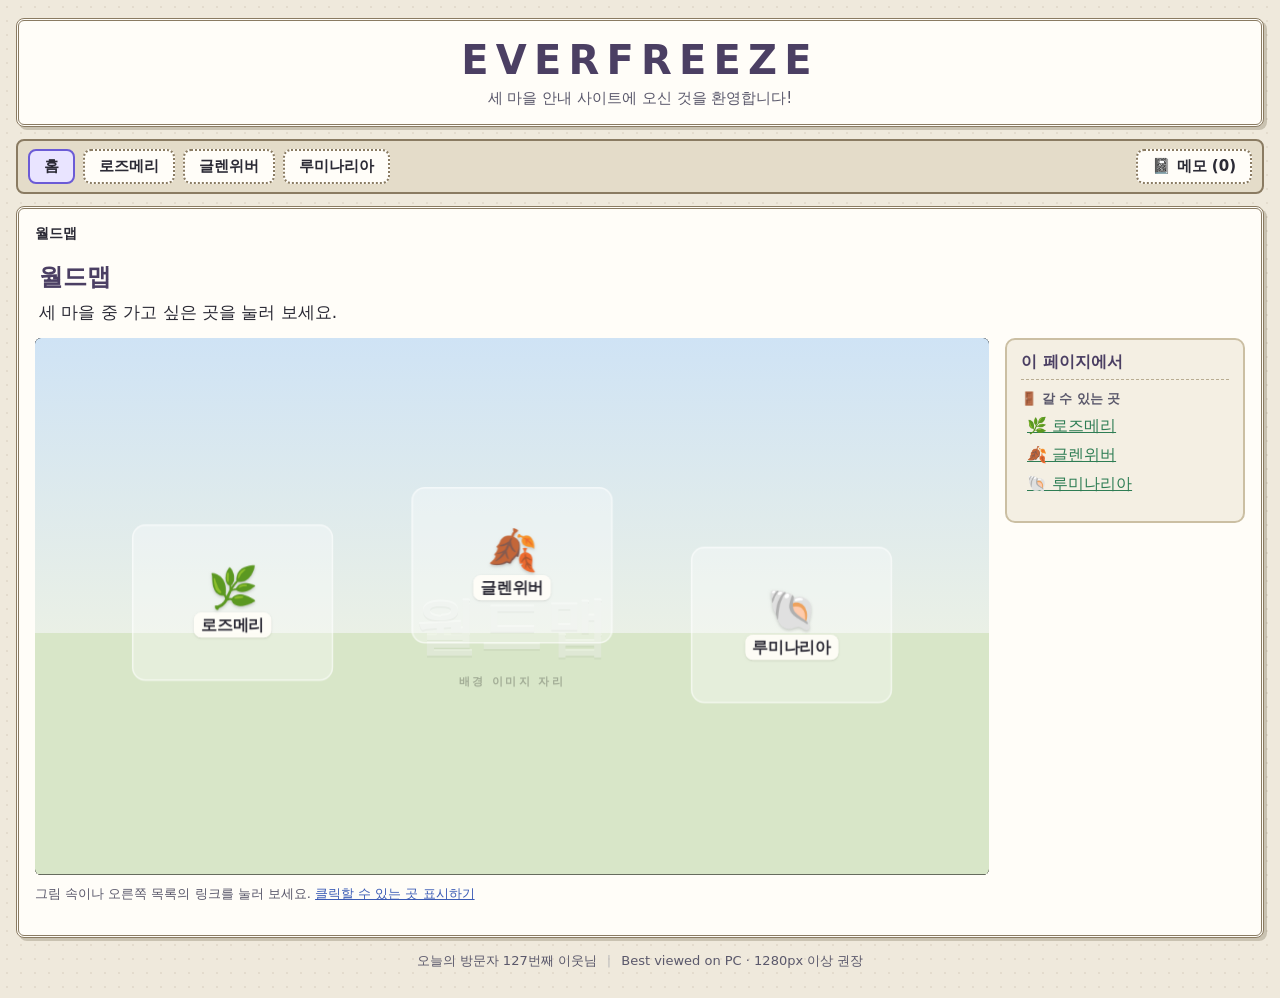
==== everfreeze_single.html @ b2ea0275 "Add files via upload" ====
<!doctype html>
<html lang="ko">
<head>
<meta charset="utf-8">
<meta name="viewport" content="width=device-width,initial-scale=1">
<title>EVERFREEZE</title>
<style>
:root{
  --ink:#2b2a35; --ink2:#5a586b; --paper:#fffdf8; --line:#d9d4c7;
  --npc:#5b8fc9; --inspect:#d99a2b; --puzzle:#8a63c9; --move:#4aa070;
  --accent:#6b5bd6; --bad:#c9503c;
  --font:'Pretendard','Noto Sans KR','Malgun Gothic','Apple SD Gothic Neo',system-ui,sans-serif;
}
*{box-sizing:border-box}
html,body{margin:0;min-height:100%;font-family:var(--font);color:var(--ink)}
#stagewrap{position:relative;width:100%;aspect-ratio:16/9;overflow:hidden;border-radius:6px;background:#000}
#stage{position:absolute;left:0;top:0;width:1280px;height:720px;transform-origin:top left;overflow:hidden;background:#000;user-select:none}
button{font-family:inherit;cursor:pointer}

/* 배경 */
.scene{position:absolute;inset:0;transition:filter .6s}
.wm{position:absolute;left:0;right:0;top:46%;text-align:center;font-size:84px;font-weight:800;color:rgba(255,255,255,.34);letter-spacing:.04em;pointer-events:none;text-shadow:0 2px 0 rgba(0,0,0,.04)}
.wm::after{content:'배경 이미지 자리';display:block;font-size:15px;font-weight:600;letter-spacing:.2em;color:rgba(0,0,0,.22);margin-top:6px}
.fx{position:absolute;inset:0;pointer-events:none;transition:opacity .8s}

/* 오류 단계 연출 (단계 누적 · 전역) */
#stage[data-stage="2"] .scene{filter:saturate(.92)}
#stage[data-stage="2"] .fx{background:radial-gradient(ellipse at center,transparent 60%,rgba(60,40,90,.14) 100%)}
#stage[data-stage="3"] .scene{filter:saturate(.78) hue-rotate(-8deg)}
#stage[data-stage="3"] .fx{background:repeating-linear-gradient(0deg,rgba(0,0,0,.035) 0 2px,transparent 2px 5px),radial-gradient(ellipse at center,transparent 50%,rgba(60,30,90,.22) 100%)}
#stage[data-stage="4"] .scene{filter:saturate(.6) hue-rotate(-18deg) contrast(1.05);animation:jitter 5s steps(1) infinite}
#stage[data-stage="4"] .fx{background:repeating-linear-gradient(0deg,rgba(0,0,0,.06) 0 2px,transparent 2px 4px),linear-gradient(90deg,rgba(255,0,80,.05),transparent 30%,transparent 70%,rgba(0,200,255,.06)),radial-gradient(ellipse at center,transparent 40%,rgba(40,10,70,.34) 100%)}
#stage[data-stage="5"] .scene{filter:grayscale(.78) brightness(.94)}
#stage[data-stage="5"] .fx{background:radial-gradient(ellipse at center,transparent 55%,rgba(20,20,30,.3) 100%)}
@keyframes jitter{0%,92%,100%{transform:none}93%{transform:translateX(5px)}95%{transform:translateX(-6px) skewX(.6deg)}97%{transform:translateX(3px)}}
#stage[data-stage="5"] *{animation-play-state:paused}

/* 핫스팟 */
.hotspots{position:absolute;inset:0}
.hs{position:absolute;display:flex;flex-direction:column;align-items:center;justify-content:center;gap:6px;border:2px solid rgba(255,255,255,.55);border-radius:18px;background:rgba(255,255,255,.34);color:var(--ink);backdrop-filter:blur(1px);transition:transform .12s,background .12s,box-shadow .12s;padding:6px}
.hs .ico{font-size:54px;line-height:1;filter:drop-shadow(0 2px 2px rgba(0,0,0,.18))}
.hs .lbl{font-size:21px;font-weight:700;background:rgba(255,253,248,.92);border-radius:10px;padding:3px 10px;max-width:100%;text-align:center;box-shadow:0 1px 3px rgba(0,0,0,.15)}
.hs:hover{background:rgba(255,255,255,.62);transform:translateY(-3px) scale(1.02);box-shadow:0 8px 20px rgba(0,0,0,.2)}
.hs:active{transform:scale(.98)}
.hs-npc{border-radius:50% 50% 18px 18px / 40% 40% 18px 18px}
#stage.hints .hs{border-style:solid;border-width:3px}
#stage.hints .hs-npc{border-color:var(--npc)} #stage.hints .hs-inspect{border-color:var(--inspect)}
#stage.hints .hs-puzzle{border-color:var(--puzzle)} #stage.hints .hs-move{border-color:var(--move)}
#stage.hints .hs.temp{border-style:dashed}
#stage.hints .hs.temp::after{content:'임시';position:absolute;top:4px;right:6px;font-size:11px;font-weight:700;color:#fff;background:rgba(0,0,0,.45);border-radius:6px;padding:1px 6px}


/* 장소 소개말 / 토스트 / 배너 */
.toasts{position:absolute;right:18px;top:70px;display:flex;flex-direction:column;gap:8px;align-items:flex-end;pointer-events:none;z-index:30}
.toast{background:rgba(35,32,52,.92);color:#fff;padding:9px 16px;border-radius:12px;font-size:15px;animation:toastIn .25s ease}
.toast.gain{background:#4a3fb5}
.toast.out{opacity:0;transition:opacity .5s}
@keyframes toastIn{from{opacity:0;transform:translateX(16px)}}
.banner{position:absolute;left:50%;top:120px;transform:translateX(-50%);text-align:center;color:#fff;background:rgba(40,16,60,.84);padding:12px 30px;border-radius:16px;opacity:0;pointer-events:none;z-index:25}
.banner b{display:block;font-size:20px;margin-bottom:4px}
.banner span{font-size:16px;opacity:.9}
.banner.show{animation:bannerAnim 3.6s ease forwards}
@keyframes bannerAnim{0%{opacity:0}12%,78%{opacity:1}100%{opacity:0}}

/* 오버레이 공통 */
.scrim{position:absolute;inset:0;z-index:20;display:flex;align-items:flex-end;justify-content:center;padding-bottom:34px}
.scrim.dim{background:rgba(20,18,30,.55);align-items:center;padding:0}
.textbox{width:960px;min-height:150px;background:var(--paper);border:2px solid var(--ink);border-radius:18px;padding:22px 28px;box-shadow:0 10px 30px rgba(0,0,0,.35);position:relative;animation:rise .18s ease}
@keyframes rise{from{opacity:0;transform:translateY(10px)}}
.textbox .who{font-weight:800;margin-bottom:6px}
.textbox .body{font-size:22px;line-height:1.55}
.textbox .note{margin-top:10px;font-size:14px;color:var(--move);font-weight:700}
.textbox .next{position:absolute;right:22px;bottom:12px;font-size:13px;color:var(--ink2)}
.textbox.dialogue{display:flex;gap:22px;align-items:flex-start}
.portrait{flex:none;width:92px;height:92px;border-radius:50%;display:flex;align-items:center;justify-content:center;font-size:40px;font-weight:800;color:#fff;border:3px solid var(--ink)}
.dcol{flex:1}
.dhead{display:flex;align-items:center;gap:10px;margin-bottom:8px}
.dhead b{font-size:20px}.dhead .role{font-size:14px;color:var(--ink2)}
.dhead .ctx{font-size:12px;background:#ece8ff;color:var(--accent);border-radius:8px;padding:2px 8px;font-weight:700}
.textbox.dialogue .close{align-self:flex-end}

/* 퍼즐 */
.puzzle{width:100%;max-width:820px;margin:14px 0;background:var(--paper);border:2px solid var(--ink);border-radius:20px;padding:26px 30px;box-shadow:0 14px 40px rgba(0,0,0,.45)}
.puzzle h3{margin:0 0 8px;font-size:22px}
.puzzle .prompt{margin:0 0 18px;font-size:18px;line-height:1.5}
.parea{display:flex;flex-direction:column;gap:10px}
.opt{border:2px solid var(--line);background:#fff;border-radius:12px;padding:12px 16px;font-size:17px;text-align:left}
.opt:hover:not(:disabled){border-color:var(--puzzle)}
.opt.on{border-color:var(--puzzle);background:#f1eaff}
.opt:disabled{opacity:.35;cursor:default}
.seq{display:flex;gap:8px;flex-wrap:wrap}
.slot{flex:1;min-width:130px;border:2px dashed var(--line);border-radius:12px;padding:10px;text-align:center;font-size:15px;color:var(--ink2);min-height:48px;display:flex;align-items:center;justify-content:center}
.slot.filled{border-style:solid;border-color:var(--puzzle);background:#f1eaff;color:var(--ink);font-weight:600}
.pool{display:grid;grid-template-columns:1fr 1fr;gap:8px;margin-top:6px}
.code{font-size:30px;text-align:center;letter-spacing:.3em;border:2px solid var(--line);border-radius:12px;padding:10px;width:200px;margin:0 auto;font-family:var(--font)}
.pmsg{min-height:24px;margin:14px 0 4px;color:var(--bad);font-weight:600}
.pactions{display:flex;justify-content:flex-end;gap:10px}
.shake{animation:shake .35s}
@keyframes shake{25%{transform:translateX(-8px)}75%{transform:translateX(8px)}}

/* 엔딩 */
.ending{width:100%;max-width:700px;margin:14px 0;background:#f4f1ea;border:2px solid var(--ink);border-radius:20px;padding:34px 40px;text-align:center;line-height:1.7;box-shadow:0 14px 40px rgba(0,0,0,.45)}
.ending h2{margin:0 0 16px;font-size:26px}.ending p{margin:0;font-size:18px}.ending .btn{margin-top:22px}

/* 추리 수첩 */
.notebook{width:100%;background:var(--paper);border:2px solid var(--ink);border-radius:20px;padding:20px 26px;display:flex;flex-direction:column;box-shadow:0 14px 40px rgba(0,0,0,.45)}
.nb-head{display:flex;justify-content:space-between;align-items:center;margin-bottom:10px}
.nb-head h2{margin:0;font-size:24px}
.nb-cols{display:grid;grid-template-columns:380px 1fr;gap:26px}
.nb-left,.nb-right{padding-right:6px}
.nb-left h4,.nb-right h4{margin:12px 0 6px;font-size:15px;color:var(--ink2)}
.evlist{display:flex;flex-wrap:wrap;gap:6px}
.ev{border:1px solid var(--line);background:#fff;border-radius:10px;padding:6px 10px;font-size:14px}
.ev:hover{border-color:var(--accent)}.ev.picked{background:#e9e4ff;border-color:var(--accent)}
.empty{color:var(--ink2);font-size:14px}
.evdetail{margin-top:14px;padding:12px 14px;background:#f4f1ea;border-radius:12px;font-size:15px;line-height:1.5}
.evdetail .place{margin-left:8px;font-size:12px;color:var(--ink2)}.evdetail p{margin:6px 0 0}
.dcard{border:1px solid var(--line);background:#fff;border-radius:14px;padding:12px 16px;margin-bottom:10px}
.dcard.active{border:2px solid var(--accent)}
.dcard.solved{background:#f0f8f2;border-color:#9bcfae}
.dtop{display:flex;justify-content:space-between;align-items:center}
.dtop .tag{font-size:12px;border-radius:8px;padding:2px 8px;background:#eee;color:var(--ink2)}
.dcard.solved .tag{background:var(--move);color:#fff}
.dcard p{margin:6px 0}.dcard .sub{color:var(--ink2);font-size:14px}.dcard .hypo{font-size:15px}
.dcard .msg{color:var(--bad);font-weight:600;font-size:14px}
.slots{display:flex;gap:8px;margin:8px 0;flex-wrap:wrap}
.slots .slot{min-width:150px;flex:none;cursor:pointer}
.row{display:flex;gap:8px}

/* DEV */
.devpanel{position:absolute;right:12px;top:12px;width:360px;max-height:600px;overflow:auto;z-index:40;background:rgba(20,18,30,.94);color:#fff;border-radius:12px;padding:12px;font-size:12px;display:flex;flex-direction:column;gap:8px}
.devpanel select{width:100%;padding:4px}
.devev{display:flex;flex-wrap:wrap;gap:4px}
.devev button{background:#333;color:#ddd;border:1px solid #555;border-radius:6px;padding:2px 6px;font-size:11px}
.devev button.on{background:#6b5bd6;color:#fff}
.devpanel .row button{background:#444;color:#fff;border:0;border-radius:6px;padding:4px 10px}
.devflags{color:#bbb;line-height:1.5;word-break:break-all}

/* ===== 사이트 틀 (옛날 홈페이지 느낌) ===== */
body{background:#efe9dc;background-image:radial-gradient(rgba(120,100,70,.10) 1px,transparent 1px);background-size:14px 14px}
#site{max-width:1280px;margin:0 auto;padding:18px 16px 28px}
#masthead{background:#fffdf8;border:3px double #8a7b62;border-radius:8px;padding:16px 22px;text-align:center;box-shadow:3px 3px 0 rgba(90,75,50,.25)}
.logo{font-size:40px;font-weight:800;letter-spacing:.18em;color:#4b3f63}
.tagline{margin-top:6px;font-size:15px;color:var(--ink2)}
#nav{display:flex;flex-wrap:wrap;gap:8px;margin:12px 0;padding:8px 10px;background:#e4dcc9;border:2px solid #8a7b62;border-radius:8px}
.navitem{padding:6px 14px;border:2px dotted #8a7b62;border-radius:8px;background:#fffdf8;color:var(--ink);text-decoration:none;font-weight:700;font-size:15px}
.navitem:hover,.navitem.on{background:#e9e4ff;border-color:var(--accent);border-style:solid}
.nav-memo{margin-left:auto}
#page{background:#fffdf8;border:3px double #8a7b62;border-radius:8px;padding:14px 16px 18px;box-shadow:3px 3px 0 rgba(90,75,50,.25)}
#crumbs{display:flex;flex-wrap:wrap;align-items:center;gap:8px;margin:0 0 10px;font-size:14px;min-height:22px}
#crumbs a{color:#3b5bb5}
#crumbs .back{font-weight:700}
#crumbs .sep{color:#aaa}
#crumbs .crumb.now{font-weight:700}
#caption{margin-top:14px;padding:6px 4px 0}
#caption h2{margin:0 0 6px;font-size:24px;color:#4b3f63}
#pintro{margin:0 0 8px;font-size:17px;line-height:1.6}
.tip{margin:0;font-size:13px;color:var(--ink2)}
.tip a{color:#3b5bb5}
#foot{margin-top:14px;text-align:center;font-size:13px;color:var(--ink2)}
#foot .sep{margin:0 10px;color:#bbb}
.devlink{margin-left:12px;color:#aaa;font-size:11px}
/* 단계가 오르면 사이트 틀도 조금씩 어긋난다 */
body[data-stage="3"] #masthead .logo{letter-spacing:.14em}
body[data-stage="4"] #masthead{border-style:dashed}
body[data-stage="4"] .tagline{opacity:.75}
body[data-stage="5"]{filter:grayscale(.55)}
body[data-stage="5"] .tagline{letter-spacing:.3em}
.banner{top:70px}

/* ===== 페이지 이동형 레이아웃 ===== */
#caption{margin:0 0 12px}
#cols{display:grid;grid-template-columns:minmax(0,1fr) 240px;gap:16px;align-items:start}
#side{background:#f4efe3;border:2px solid #cbbfa3;border-radius:10px;padding:12px 14px}
#side h3{margin:0 0 8px;font-size:16px;color:#4b3f63;border-bottom:1px dashed #b9ad92;padding-bottom:6px}
.sgroup{margin:10px 0}
.sg-title{font-size:13px;font-weight:700;color:var(--ink2);margin-bottom:4px}
.lk{display:block;padding:4px 6px;font-size:16px;color:#3b5bb5;text-decoration:underline;border-radius:6px}
.lk:hover{background:#e9e4ff}
.lk-npc{color:#2f6fb0}.lk-inspect{color:#a86a10}.lk-puzzle{color:#6a47b0}.lk-move{color:#2e7d54}
.tip{margin:10px 0 0}
#panel{margin-top:6px}
#log{margin-top:14px;display:flex;flex-direction:column;gap:10px}
.entry{border:1px solid var(--line);border-left:6px solid #b9ad92;background:#fff;border-radius:10px;padding:12px 16px;animation:rise .2s ease}
.entry.text .body,.entry.say .body{font-size:19px;line-height:1.6}
.entry .note{margin-top:6px;font-size:14px;color:var(--move);font-weight:700}
.entry.say{display:flex;gap:16px;align-items:flex-start;border-left-color:var(--npc)}
.entry.say .portrait{width:64px;height:64px;font-size:28px;flex:none}
.entry.line{padding:7px 14px;font-size:15px;background:#f7f4ec;border-left-color:#cbbfa3}
.entry.line.gain{background:#efeaff;border-left-color:var(--accent);color:#3a2f8a;font-weight:600}
.entry.stagenote{background:#2d2438;color:#e8dcf5;border-left-color:#c9503c;font-size:15px}
.dhead{display:flex;align-items:center;gap:10px;margin-bottom:6px}
.dhead b{font-size:18px}.dhead .role{font-size:13px;color:var(--ink2)}
.dhead .ctx{font-size:12px;background:#ece8ff;color:var(--accent);border-radius:8px;padding:2px 8px;font-weight:700}
#memo .notebook{background:#fffdf8;border:2px solid #cbbfa3;box-shadow:none;margin-top:4px}
@media (max-width:900px){#cols{grid-template-columns:1fr}.nb-cols{grid-template-columns:1fr}}

</style>
</head>
<body>
<div id="site">
  <header id="masthead">
    <div class="logo">EVERFREEZE</div>
    <div class="tagline" id="tagline"></div>
  </header>
  <nav id="nav"></nav>
  <main id="page">
    <div id="crumbs"></div>
    <section id="caption">
      <h2 id="ptitle"></h2>
      <p id="pintro"></p>
    </section>
    <div id="cols">
      <div id="stagewrap"><div id="stage"></div></div>
      <aside id="side"></aside>
    </div>
    <p class="tip" id="tip">그림 속이나 오른쪽 목록의 링크를 눌러 보세요. <a href="#" id="hintLink">클릭할 수 있는 곳 표시하기</a></p>
    <section id="panel"></section>
    <section id="log" aria-live="polite"></section>
    <section id="memo"></section>
  </main>
  <footer id="foot"><span id="counter"></span><span class="sep">|</span><span>Best viewed on PC · 1280px 이상 권장</span><span id="devSlot"></span></footer>
</div>
<!-- 데이터 -->
<script>
/* 공통 문구 · 오류 단계 정의. 최종 문구는 여기서만 교체하면 된다. */
(function () {
  const EF = (window.EF = window.EF || {});
  EF.TEXT = {
    title: 'EVERFREEZE',
    notYet: '지금은 평범해 보인다. 특별한 것은 눈에 띄지 않는다.',
    endedInspect: '모든 것이 멈춘 듯 고요하다. 더 알아낼 것은 없다.',
    alreadyNoted: '이미 기록한 증거',
    endedBlocked: '더는 새로운 일이 일어나지 않는다.',
    npcPlaceholder: '000과 대화',
    // 사이트 겉모습 문구. 오류 단계가 오를수록 문구가 조금씩 이상해진다(단계 숫자는 화면에 직접 노출하지 않음).
    site: {
      nav: [['홈', 'WORLD_MAP'], ['로즈메리', 'MAP_ROSEMARY'], ['글렌위버', 'MAP_GLENWEAVER'], ['루미나리아', 'MAP_LUMINARIA']],
      tagline: {
        1: '세 마을 안내 사이트에 오신 것을 환영합니다!',
        2: '세 마을 안내 사이트에 오신 것을 환영합니다!',
        3: '세 마을 안내 사이트에 오신 것을 환영합니다. 환영합니다.',
        4: '세 마을 안내 사이트에 오… 것을 환영…니다.',
        5: '환영합니다.'
      },
      counter: {
        1: '오늘의 방문자 127번째 이웃님',
        2: '오늘의 방문자 127번째 이웃님',
        3: '오늘의 방문자 127번째 이웃님 (어제도)',
        4: '오늘의 방문자 127번째 이웃님 (언제나)',
        5: '오늘의 방문자 127번째 이웃님'
      },
      memoName: '추리 메모',
      memoIntro: '모은 증거를 이어 붙여 생각을 정리하는 페이지입니다.',
      sideTitle: '이 페이지에서',
      sideGroups: { move: '🚪 갈 수 있는 곳', npc: '💬 이야기 나누기', inspect: '🔍 살펴보기', puzzle: '🧩 풀어보기' },
      worldIntro: '세 마을 중 가고 싶은 곳을 눌러 보세요.',
      mapIntro: '마을의 장소를 눌러 들어가 보세요.',
      stageNotice: '세계의 무언가가 어긋났다.'
    },
    stages: {
      1: { name: '일상', desc: '도서관 입구가 막혀 있다' },
      2: { name: '비일상 초기', desc: '도서관 열람실이 열렸다' },
      3: { name: '비일상 중기', desc: '자료 보관실에 접근할 수 있다' },
      4: { name: '비일상 후반', desc: '필수 추리를 마치면 아리아와 마주할 수 있다' },
      5: { name: '완전한 오류', desc: '새로운 일은 더 이상 일어나지 않는다' }
    },
    ending: {
      title: '5단계 · 완전한 오류',
      body: '세계는 무너지지도, 어두워지지도 않았다.\n모든 것이 그대로인 채, 그저 더는 아무것도 새로 일어나지 않을 뿐이다.\n\n클로버는 여전히 이 마을들을 걸을 수 있다.\n(임시 문구 · 열린 결말)',
      btn: '계속 둘러보기'
    }
  };
})();

</script>
<script>
/* NPC. lines: [{if:[조건], text}] 를 위에서부터 검사, 없으면 placeholder("000과 대화").
   실제 대사가 정해지면 lines 에 추가만 하면 된다. */
(function () {
  const EF = window.EF;
  EF.NPCS = {
    resident: { name: '주민', role: '마을 주민', color: '#9aa7b8', lines: [] },
    vera:   { name: '베라', role: '로즈메리의 선택받은 주민 · 잡화점 주인', color: '#8fb3d9', lines: [] },
    bella:  { name: '벨라', role: '로즈메리 주민', color: '#d9a3c4', lines: [] },
    aria:   { name: '아리아', role: '도서관', color: '#b9a3e0', lines: [] },
    oaks:   { name: '오크스', role: '나이테 회전형 만물상 주인', color: '#c9a26b', lines: [] },
    sienna: { name: '시에나', role: '계절 망토 공방 주인', color: '#e0a39a', lines: [] },
    noa:    { name: '노아', role: '바다거북 우체국 등대', color: '#7fc4c4', lines: [] },
    lulu:   { name: '루루', role: '루루의 카페 주인', color: '#8fd0d9', lines: [] }
  };
})();

</script>
<script>
/* 증거. type: trace=리셋 흔적(단계 누적) / clue=추리 단서 / opt=선택 단서
   R-01~13, C-01~03, LIB-BLOCK, O-01~04 는 모두 임시 식별자. */
(function () {
  const EF = window.EF;
  const E = (id, type, name, place, desc) => ({ id, type, name, place, desc });
  EF.EVIDENCE = {};
  [
    E('R-01', 'trace', '멈춘 시계', '광장 · 시계탑', '시계탑의 바늘이 어제와 같은 시각을 가리킨다. (임시)'),
    E('R-02', 'trace', '서랍 속 메모', '클로버의 집', '같은 하루를 적은 메모가 여러 장 나왔다. (임시)'),
    E('R-03', 'trace', '잡화점 장부', '베라의 잡화점', '장부의 같은 날짜가 반복해서 적혀 있다. (임시)'),
    E('R-04', 'trace', '게시판 기록', '광장 · 시계탑', '어제 떼어낸 공지가 오늘도 붙어 있다. (임시)'),
    E('R-05', 'trace', '대출 장부', '열람실', '같은 책이 같은 사람에게 두 번 처음 대출되었다. (임시)'),
    E('R-06', 'trace', '새집 장치', '새집 탑', '낮과 밤의 교대 장치가 같은 자리에서 반복된다. (임시)'),
    E('R-07', 'trace', '회전 선반', '만물상', '나이테 선반의 숫자가 되풀이되고 있다. (임시)'),
    E('R-08', 'trace', '공방 작업대', '망토 공방', '계절이 바뀌어도 망토가 같은 단계에서 멈춰 있다. (임시)'),
    E('R-09', 'trace', '우편함', '우체국 등대', '배달된 적 없는 편지가 매일 다시 도착한다. (임시)'),
    E('R-10', 'trace', '복원된 기록', '자료 보관실', '복원한 기록에는 하루의 순서가 적혀 있다. (임시)'),
    E('R-11', 'trace', '오래된 기록', '비밀 기록실', '아주 오래전부터 같은 날이 되풀이되었다는 기록. (임시)'),
    E('R-12', 'trace', '편지', '우체국 등대', '클로버에게 보낸 것 같은, 부치지 못한 편지. (임시)'),
    E('R-13', 'trace', '아틀리에 작업대', '아틀리에', '유리 조각이 하나의 장면으로 이어진다. (임시)'),
    E('C-01', 'clue', '교대 기록', '새집 탑', '낮과 밤의 교대 시각이 정확히 같다. 사람이 아닌 듯이. (임시)'),
    E('C-02', 'clue', '해파리 조명', '루루의 카페', '조명이 손님의 움직임을 미리 따라간다. (임시)'),
    E('C-03', 'clue', '관찰일지', '비밀 기록실', '마을 사람들의 행동이 하루 전에 적혀 있다. (임시)'),
    E('LIB-BLOCK', 'clue', '도서관 출입 제한', '도서관 입구', '아리아가 도서관 출입을 막고 있다. (임시)'),
    E('O-01', 'opt', '잡화점 진열대', '베라의 잡화점', '벨라가 자주 찾던 물건이 놓여 있다. (임시)'),
    E('O-02', 'opt', '선착장', '항구', '노아가 매번 같은 시각에 같은 곳에 서 있다. (임시)'),
    E('O-03', 'opt', '오래된 물건', '만물상', '오크스가 팔지 않는 낡은 물건. (임시)'),
    E('O-04', 'opt', '책상 위 노트', '클로버의 집', '클로버 자신의 오래된 기록. (임시)')
  ].forEach(e => (EF.EVIDENCE[e.id] = e));
})();

</script>
<script>
/* 추리. requires: 연결해야 하는 증거 id(순서 자유). FINAL-01 은 MAIN 3개 + 4단계. */
(function () {
  const EF = window.EF;
  EF.DEDUCTIONS = [
    { id: 'MAIN-01', kind: 'main', title: '반복되는 일상', requires: ['R-01', 'R-03', 'C-01'],
      hypo: '이 세계의 하루는 되풀이되고 있는지도 모른다. (세계 반복 가설)' },
    { id: 'MAIN-02', kind: 'main', title: '예측된 행동', requires: ['C-03', 'C-02'],
      hypo: '누군가 우리의 행동을 미리 알고 지켜보고 있다. (행동 관찰 가설)' },
    { id: 'MAIN-03', kind: 'main', title: '지나친 친절', requires: ['LIB-BLOCK', 'R-05'],
      hypo: '친절함 뒤에서 무언가를 감추고 있다. (정보 은폐 가설)' },
    { id: 'FINAL-01', kind: 'final', title: '통합 추리', requires: [],
      hypo: '아리아가 이 세계를 만들었을 가능성이 있다. (가설 · 확정 아님)' },
    { id: 'OPT-01', kind: 'opt', title: '벨라의 기억', requires: ['O-01'], hypo: '벨라의 기억에는 비어 있는 부분이 있다. (임시 해석)' },
    { id: 'OPT-02', kind: 'opt', title: '노아의 행동', requires: ['O-02'], hypo: '노아는 무언가를 기다리고 있다. (임시 해석)' },
    { id: 'OPT-03', kind: 'opt', title: '오크스의 물건', requires: ['O-03'], hypo: '오크스는 팔 수 없는 물건을 간직하고 있다. (임시 해석)' },
    { id: 'OPT-04', kind: 'opt', title: '클로버의 과거 기록', requires: ['O-04'], hypo: '클로버의 기록은 어느 날부터 끊겨 있다. (임시 해석)' }
  ];
})();

</script>
<script>
/* 퍼즐(전부 임시). type: pick(하나 고르기) / order(순서대로 누르기) / code(숫자 입력)
   order 의 items 는 "정답 순서"로 적고, shuffle 로 화면 배치 순서(인덱스)를 정한다.
   onSolve: 성공 시 실행할 액션. 입력 방식·정답·보상은 확정되면 여기만 교체. */
(function () {
  const EF = window.EF;
  EF.PUZZLES = {
    'P-LEDGER': {
      title: '대출 장부 비교 (임시)', type: 'pick',
      prompt: '장부의 세 줄 중, 서로 어긋나는 기록은 어느 것일까?',
      options: [
        '2일 — 「바다의 지도」 대출 (반납 예정 5일)',
        '3일 — 같은 사람이 같은 책을 "처음" 대출',
        '5일 — 「바다의 지도」 반납 완료'
      ],
      answer: 1,
      success: '같은 책이 같은 사람에게 두 번 "처음" 대출되었다. 기록이 어긋난다.',
      fail: '맞지 않는 것 같다. 다시 살펴보자.',
      onSolve: [{ grant: 'R-05' }]
    },
    'P-ARCHIVE': {
      title: '기록 복원 (임시)', type: 'order',
      prompt: '찢어진 기록 조각을 하루의 순서대로 이어 붙이자.',
      items: ['아침, 종이 울린다', '낮, 시장이 열린다', '저녁, 등불이 켜진다', '밤, 모두가 잠든다'],
      shuffle: [2, 0, 3, 1],
      success: '조각이 이어졌다. 하루의 순서가 적힌 기록이 복원되었다. 그리고 책장 뒤에서 무언가 열리는 소리가 났다.',
      fail: '이어지지 않는다. 순서를 다시 생각해 보자.',
      onSolve: [{ grant: 'R-10' }]
    },
    'P-SHELF': {
      title: '회전 선반 (임시)', type: 'code', digits: 2,
      prompt: '선반의 나이테가 3겹, 5겹, 8겹으로 이어진다. 다음 칸의 나이테 수는?',
      answer: '13',
      success: '선반이 덜컥, 하고 돌아갔다. 같은 숫자가 되풀이되던 흔적이 드러났다.',
      fail: '선반이 움직이지 않는다. 규칙을 다시 보자.',
      onSolve: [{ grant: 'R-07' }]
    },
    'P-ATELIER': {
      title: '유리 조각 맞추기 (임시)', type: 'order',
      prompt: '빛이 들어오는 순서대로 유리 조각을 이어 붙이자.',
      items: ['새벽의 조각', '한낮의 조각', '노을의 조각', '밤의 조각'],
      shuffle: [3, 1, 0, 2],
      success: '유리 조각이 하나의 장면으로 이어졌다. 아무도 보지 않는 장면이었다.',
      fail: '빛이 어긋난다. 다시 맞춰 보자.',
      onSolve: [{ grant: 'R-13' }]
    }
  };
})();

</script>
<script>
/* 장면 + 핫스팟 + 규칙.
   - 좌표는 1280x720 기준 px. (x,y,w,h)
   - 핫스팟 rules 는 위에서부터 검사해 "처음 통과한 규칙"의 do 를 실행한다.
   - temp:true 는 임시 요소(힌트 표시를 켜면 점선으로 보임).
   - 배경 이미지는 assets/bg/<장면ID>.png 를 넣으면 자동으로 덮어쓴다. */
(function () {
  const EF = window.EF;
  const TX = EF.TEXT;

  // ---------- 배경 헬퍼 ----------
  const room = (wall, floor, at = 66) =>
    `linear-gradient(180deg, ${wall} 0%, ${wall} ${at}%, ${floor} ${at}%, ${floor} 100%)`;
  const sky = (top, bottom, ground, at = 64) =>
    `linear-gradient(180deg, ${top} 0%, ${bottom} ${at}%, ${ground} ${at}%, ${ground} 100%)`;

  // ---------- 핫스팟 헬퍼 ----------
  const hs = (kind, id, label, icon, box, rules, o = {}) =>
    Object.assign({ kind, id, label, icon, x: box[0], y: box[1], w: box[2], h: box[3], rules, temp: false }, o);

  const lockRule = o => {
    if (o.min) return { if: [{ not: { stageMin: o.min } }], do: [{ text: o.early || TX.notYet }] };
    if (o.lock) return { if: [{ not: o.lock.cond }], do: [{ text: o.lock.text }] };
    return null;
  };

  // 조사: 첫 클릭에만 증거 등록, 재클릭은 기존 설명
  function inspect(id, label, icon, box, o) {
    const r = [], lk = lockRule(o);
    if (lk) r.push(lk);
    if (o.grant) {
      r.push({ if: [{ has: o.grant }], do: [{ text: o.repeat || o.text, note: TX.alreadyNoted }] });
      r.push({ if: [{ ended: true }], do: [{ text: TX.endedInspect }] });
      r.push({ do: [{ text: o.text }, { grant: o.grant }] });
    } else r.push({ do: [{ text: o.text }] });
    return hs('inspect', id, label, icon, box, r, { temp: o.temp !== false, showIf: o.showIf });
  }

  // 퍼즐
  function puzzle(id, label, icon, box, pid, o = {}) {
    const r = [], lk = lockRule(o);
    if (lk) r.push(lk);
    r.push({ if: [{ solved: pid }], do: [{ text: o.repeat || '이미 풀어낸 퍼즐이다.' }] });
    r.push({ if: [{ ended: true }], do: [{ text: TX.endedInspect }] });
    r.push({ do: [{ puzzle: pid }] });
    return hs('puzzle', id, label, icon, box, r, { temp: o.temp !== false, showIf: o.showIf });
  }

  const npc = (id, label, icon, box, npcId, o = {}) =>
    hs('npc', id, label, icon, box, o.rules || [{ do: [{ say: npcId }] }], { temp: !!o.temp });

  const move = (id, label, icon, box, to, o = {}) =>
    hs('move', id, label, icon, box, o.rules || [{ do: [{ go: to }] }], { temp: !!o.temp, showIf: o.showIf });

  // ---------- 장면 ----------
  // 배경 이미지를 넣은 장면 ID 를 여기에 적으면 assets/bg/<ID>.png 가 사용된다. 예: ['RM_HOME']
  EF.BG_IMAGES = [];

  const S = (EF.SCENES = {});
  const add = s => (S[s.id] = s);

  // ===== 월드맵 =====
  add({
    id: 'WORLD_MAP', name: '월드맵', kind: 'world', bg: sky('#cfe3f5', '#eaf0e6', '#d8e6c8', 55),
    hotspots: [
      move('go-rm', '로즈메리', '🌿', [130, 250, 270, 210], 'MAP_ROSEMARY'),
      move('go-gw', '글렌위버', '🍂', [505, 200, 270, 210], 'MAP_GLENWEAVER'),
      move('go-lm', '루미나리아', '🐚', [880, 280, 270, 210], 'MAP_LUMINARIA')
    ]
  });

  // ===== 마을 지도 =====
  add({
    id: 'MAP_ROSEMARY', name: '로즈메리', kind: 'map', parent: 'WORLD_MAP', village: '로즈메리',
    bg: sky('#e6def2', '#eef0e4', '#cfe3c2'),
    hotspots: [
      move('m-home', '클로버의 집', '🏠', [110, 270, 220, 170], 'RM_HOME', { temp: true }),
      move('m-plaza', '광장 · 시계탑', '⏰', [370, 150, 240, 210], 'RM_PLAZA', { temp: true }),
      move('m-lib', '도서관', '📚', [670, 240, 240, 190], 'RM_LIBRARY_EXT'),
      move('m-shop', '베라의 잡화점', '🛒', [950, 270, 220, 170], 'RM_VERA_SHOP')
    ]
  });
  add({
    id: 'MAP_GLENWEAVER', name: '글렌위버', kind: 'map', parent: 'WORLD_MAP', village: '글렌위버',
    bg: sky('#f6e6c8', '#f1ecd2', '#b9c99a'),
    hotspots: [
      move('m-tower', '주야 교대 새집 탑', '🐦', [110, 160, 250, 230], 'GW_TOWER'),
      move('m-oaks', '나이테 회전형 만물상', '🌳', [400, 260, 260, 190], 'GW_OAKS'),
      move('m-sienna', '시에나의 계절 망토 공방', '🧵', [700, 200, 260, 190], 'GW_SIENNA'),
      move('m-house', '마을 주택', '🏡', [990, 290, 190, 160], 'GW_HOUSE', { temp: true })
    ]
  });
  add({
    id: 'MAP_LUMINARIA', name: '루미나리아', kind: 'map', parent: 'WORLD_MAP', village: '루미나리아',
    bg: sky('#cfeaf0', '#e4f2ef', '#efe5d2'),
    hotspots: [
      move('m-light', '바다거북 우체국 등대', '🗼', [110, 140, 250, 260], 'LM_LIGHTHOUSE'),
      move('m-atelier', '펄 루미너스 아틀리에', '🔮', [400, 250, 260, 190], 'LM_ATELIER'),
      move('m-cafe', '루루의 카페', '☕', [700, 270, 240, 170], 'LM_CAFE'),
      move('m-harbor', '항구', '⚓', [980, 300, 200, 160], 'LM_HARBOR', { temp: true })
    ]
  });

  // ===== 로즈메리 =====
  add({
    id: 'RM_HOME', name: '클로버의 집', kind: 'location', parent: 'MAP_ROSEMARY', village: '로즈메리',
    bg: room('#f4e4d4', '#c9a27e'), intro: '클로버가 사는 아늑한 집. 모든 것이 제자리에 있다.',
    hotspots: [
      inspect('desk', '책상', '📝', [120, 300, 260, 150], {
        text: '책상 위에 오래된 노트가 펼쳐져 있다. 낯익은 글씨인데, 쓴 기억이 없다. (이전 기록 확인)', grant: 'O-04' }),
      inspect('drawer', '서랍', '🗄️', [470, 330, 220, 150], {
        text: '서랍 속에서 같은 하루를 적은 메모가 여러 장 나왔다. (클로버의 과거 메모)', grant: 'R-02' }),
      inspect('mirror', '거울', '🪞', [820, 160, 170, 300], {
        text: '거울 속의 클로버가 잠시 늦게 따라 웃은 것 같다. 기분 탓일까.' })
    ]
  });

  add({
    id: 'RM_PLAZA', name: '광장 · 시계탑', kind: 'location', parent: 'MAP_ROSEMARY', village: '로즈메리',
    bg: sky('#d8e8f5', '#eef2ec', '#d9d2c0'), intro: '마을 한가운데 시계탑이 서 있는 광장.',
    hotspots: [
      inspect('clock', '시계', '🕰️', [150, 120, 230, 300], {
        text: '시계탑의 바늘이 어제와 똑같은 시각을 가리키고 있다. 어제도, 그제도 같았던 것 같다.', grant: 'R-01' }),
      inspect('board', '게시판', '📌', [520, 260, 230, 180], {
        min: 2, early: '평범한 마을 소식이 붙어 있다. 지금은 별다른 점이 보이지 않는다.',
        text: '어제 떼어냈다고 들은 공지가 오늘도 그대로 붙어 있다.', grant: 'R-04' }),
      npc('plaza-npc', '주민', '🧑', [860, 280, 150, 200], 'resident', { temp: true })
    ]
  });

  // --- 도서관(외부) + 하위 장소 3곳 ---
  add({
    id: 'RM_LIBRARY_EXT', name: '도서관', kind: 'location', parent: 'MAP_ROSEMARY', village: '로즈메리',
    bg: sky('#e0d6ee', '#ebe6dd', '#c9d8b5'), intro: '조용한 기록의 공간. 입구 앞에 아리아가 서 있다.',
    hotspots: [
      inspect('lib-notice', '출입 제한 안내문', '📄', [170, 330, 190, 140], {
        text: '「도서관 출입은 사서가 허락한 사람에 한함」 — 낯선 문구가 적혀 있다.', grant: 'LIB-BLOCK' }),
      hs('move', 'lib-door', '도서관 문', '🚪', [470, 200, 260, 280], [
        { if: [{ stageMin: 2 }], do: [{ go: 'RM_LIBRARY_READING' }] },
        { if: [{ has: 'LIB-BLOCK' }], do: [{ say: 'aria', ctx: '출입 차단' }] },
        { do: [{ say: 'aria', ctx: '출입 차단' }, { grant: 'LIB-BLOCK' }] }
      ]),
      npc('aria', '아리아', '👤', [820, 250, 150, 230], 'aria', {
        rules: [
          { if: [{ flag: 'ariaConfronted' }], do: [{ say: 'aria', ctx: '대화' }] },
          { if: [{ deduced: 'FINAL-01' }, { stageMin: 4 }, { notEnded: true }],
            do: [{ say: 'aria', ctx: '대면' }, { flag: 'ariaConfronted' }] },
          { if: [{ stageMin: 2 }], do: [{ say: 'aria', ctx: '대화' }] },
          { do: [{ say: 'aria', ctx: '출입 차단' }] }
        ]
      })
    ]
  });

  add({
    id: 'RM_LIBRARY_READING', name: '도서관 열람실', kind: 'location', parent: 'RM_LIBRARY_EXT', village: '로즈메리',
    bg: room('#d9cdb8', '#8d6e55'), intro: '책이 빼곡한 열람실. 종이 냄새가 난다.',
    hotspots: [
      puzzle('ledger', '대출 장부', '📒', [130, 330, 220, 140], 'P-LEDGER', {
        repeat: '대출 장부의 모순을 이미 확인했다.' }),
      inspect('shelf', '책장', '📚', [440, 150, 260, 320], {
        text: '빼곡한 책 사이로 같은 제목이 여러 권 꽂혀 있다. (기록 단서 · 임시)' }),
      hs('move', 'to-archive', '자료 보관실 문', '🔒', [850, 190, 200, 280], [
        { if: [{ stageMin: 3 }, { solved: 'P-LEDGER' }], do: [{ go: 'RM_LIBRARY_ARCHIVE' }] },
        { if: [{ not: { stageMin: 3 } }], do: [{ text: '문이 굳게 잠겨 있다. 아직은 들어갈 수 없다.' }] },
        { do: [{ text: '문이 잠겨 있다. 열람실에서 놓친 기록이 있는 듯하다.' }] }
      ])
    ]
  });

  add({
    id: 'RM_LIBRARY_ARCHIVE', name: '자료 보관실', kind: 'location', parent: 'RM_LIBRARY_READING', village: '로즈메리',
    bg: room('#b9ad99', '#6f5a48'), intro: '오래된 자료가 잠든 곳. 공기가 차갑다.',
    hotspots: [
      puzzle('fragments', '기록 조각', '🧩', [150, 320, 240, 150], 'P-ARCHIVE', {
        repeat: '기록 조각은 이미 복원했다.' }),
      inspect('archive-box', '보관함', '🗃️', [480, 230, 230, 240], {
        text: '보관함은 대부분 비어 있다. 누군가 급히 치운 듯하다. (임시)' }),
      move('to-secret', '비밀 기록실 출입구', '🕳️', [850, 200, 200, 270], 'RM_LIBRARY_SECRET', {
        showIf: [{ solved: 'P-ARCHIVE' }] })
    ]
  });

  add({
    id: 'RM_LIBRARY_SECRET', name: '비밀 기록실', kind: 'location', parent: 'RM_LIBRARY_ARCHIVE', village: '로즈메리',
    bg: room('#5b5268', '#3b3446'), intro: '숨겨진 기록이 남은 방. 아무도 오지 않은 지 오래된 듯하다.',
    hotspots: [
      inspect('journal', '관찰일지', '📓', [200, 290, 230, 170], {
        text: '마을 사람들의 행동이 "하루 전에" 적혀 있다. 클로버의 이름도 있다.', grant: 'C-03' }),
      inspect('old-record', '오래된 기록', '📜', [600, 240, 260, 220], {
        min: 4, early: '먼지 쌓인 기록들이다. 아직은 무슨 뜻인지 알 수 없다.',
        text: '아주 오래전부터 같은 날이 되풀이되었다는 기록. 첫 장의 날짜가 지워져 있다.', grant: 'R-11' })
    ]
  });

  add({
    id: 'RM_VERA_SHOP', name: '베라의 잡화점', kind: 'location', parent: 'MAP_ROSEMARY', village: '로즈메리',
    bg: room('#f1ddc0', '#b98f6a'), intro: '없는 게 없는 작은 잡화점. 베라와 벨라가 가게를 지킨다.',
    hotspots: [
      npc('vera', '베라', '🧑‍🌾', [130, 260, 150, 220], 'vera'),
      npc('bella', '벨라', '👧', [330, 280, 140, 200], 'bella'),
      inspect('display', '진열대', '🧺', [560, 300, 220, 160], {
        text: '진열대 한쪽에 벨라가 자주 찾는 물건이 놓여 있다. 먼지 한 톨 없이 깨끗하다.', grant: 'O-01' }),
      inspect('ledger-shop', '장부', '📖', [870, 310, 200, 130], {
        text: '장부의 날짜가 어제와 똑같이 적혀 있다. 베라는 그걸 알고 있을까?', grant: 'R-03' })
    ]
  });

  // ===== 글렌위버 =====
  add({
    id: 'GW_TOWER', name: '주야 교대 새집 탑', kind: 'location', parent: 'MAP_GLENWEAVER', village: '글렌위버',
    bg: room('#cfd9ee', '#8c8f7a'), intro: '낮과 밤이 교대하는 새집 탑.',
    hotspots: [
      inspect('birdhouse', '새집 장치', '🐦', [170, 160, 260, 300], {
        min: 2, early: '새집이 규칙적으로 열렸다 닫힌다. 지금은 평범한 장치로 보인다.',
        text: '장치의 톱니가 같은 자리에서 정확히 되돌아간다. 낮과 밤이 "재생"되는 느낌이다.', grant: 'R-06' }),
      inspect('shift-log', '교대 기록', '📋', [620, 300, 240, 160], {
        text: '낮과 밤의 교대 시각이 단 1초도 어긋나지 않는다. 사람의 일이라기엔 이상하다.', grant: 'C-01' })
    ]
  });

  add({
    id: 'GW_OAKS', name: '나이테 회전형 만물상', kind: 'location', parent: 'MAP_GLENWEAVER', village: '글렌위버',
    bg: room('#e8d8b4', '#9b7b52'), intro: '나이테 모양 선반이 천천히 도는 만물상.',
    hotspots: [
      npc('oaks', '오크스', '🧔', [130, 260, 150, 220], 'oaks'),
      puzzle('shelf-spin', '회전 선반', '🌀', [420, 170, 260, 300], 'P-SHELF', {
        min: 3, early: '선반이 느리게 돌고 있다. 지금은 눈여겨볼 점이 없다.', repeat: '선반은 이미 한 바퀴 돌려 보았다.' }),
      inspect('old-thing', '오래된 물건', '🪵', [800, 320, 220, 140], {
        text: '팔지 않는다는 딱지가 붙은 낡은 물건. 손때가 묻어 있다.', grant: 'O-03' })
    ]
  });

  add({
    id: 'GW_SIENNA', name: '시에나의 계절 망토 공방', kind: 'location', parent: 'MAP_GLENWEAVER', village: '글렌위버',
    bg: room('#f2d9d3', '#b88f7a'), intro: '계절마다 다른 망토를 짓는 공방.',
    hotspots: [
      npc('sienna', '시에나', '👩‍🎨', [130, 270, 150, 210], 'sienna'),
      inspect('cloak', '망토', '🧥', [400, 190, 230, 280], {
        text: '걸린 망토마다 계절이 다르다. 그런데 모두 같은 날짜의 태그가 달려 있다. (계절 기록 단서 · 임시)' }),
      inspect('workbench-gw', '작업대', '🪡', [760, 320, 260, 150], {
        min: 3, early: '바느질감이 놓여 있다. 지금은 평범한 작업대다.',
        text: '계절이 바뀌어도 망토는 늘 같은 단계에서 멈춰 있다. 완성되는 것을 본 적이 없다.', grant: 'R-08' })
    ]
  });

  add({
    id: 'GW_HOUSE', name: '마을 주택', kind: 'location', parent: 'MAP_GLENWEAVER', village: '글렌위버',
    bg: room('#efe5cf', '#c3a77f'), intro: '숲속 마을의 평범한 집.',
    hotspots: [ npc('gw-resident', '주민', '🧑', [520, 260, 150, 220], 'resident', { temp: true }) ]
  });

  // ===== 루미나리아 =====
  add({
    id: 'LM_LIGHTHOUSE', name: '바다거북 우체국 등대', kind: 'location', parent: 'MAP_LUMINARIA', village: '루미나리아',
    bg: room('#d3ebf0', '#e3d7bd'), intro: '바다거북이 지키는 우체국 등대.',
    hotspots: [
      npc('noa', '노아', '🧑‍✈️', [130, 270, 150, 210], 'noa'),
      inspect('mailbox', '우편함', '📮', [420, 280, 200, 180], {
        min: 3, early: '우편함에는 평범한 우편물이 들어 있다. 지금은 별다른 점이 없다.',
        text: '배달된 적 없는 편지가 매일 같은 자리에 다시 도착한다.', grant: 'R-09' }),
      inspect('letter', '편지', '✉️', [780, 320, 200, 130], {
        min: 4, early: '봉투가 단단히 봉해져 있다. 지금은 열 수 없을 것 같다.',
        text: '클로버에게 보낸 것 같은, 부치지 못한 편지다. 소인의 날짜가 지워져 있다.', grant: 'R-12' })
    ]
  });

  add({
    id: 'LM_ATELIER', name: '펄 루미너스 아틀리에', kind: 'location', parent: 'MAP_LUMINARIA', village: '루미나리아',
    bg: room('#e9e4f4', '#c9bfd9'), intro: '진주빛 유리가 빛나는 아틀리에.',
    hotspots: [
      inspect('glass', '유리 작품', '🔮', [160, 170, 250, 300], {
        text: '진주빛 유리 속에서 마을의 풍경이 어렴풋이 비친다. (유리 작품 관련 단서 · 임시)' }),
      puzzle('workbench-lm', '작업대', '🛠️', [640, 300, 280, 160], 'P-ATELIER', {
        lock: { cond: { flag: 'ariaConfronted' }, text: '작업대에 손이 닿지 않는다. 아직 정리되지 않은 무언가가 남아 있다.' },
        repeat: '유리 조각은 이미 이어 붙였다.' })
    ]
  });

  add({
    id: 'LM_CAFE', name: '루루의 카페', kind: 'location', parent: 'MAP_LUMINARIA', village: '루미나리아',
    bg: room('#d6f0f1', '#a8d0cf'), intro: '해파리 조명이 떠다니는 카페.',
    hotspots: [
      npc('lulu', '루루', '👩‍🍳', [130, 270, 150, 210], 'lulu'),
      inspect('menu', '메뉴판', '🍵', [400, 190, 200, 200], {
        text: '메뉴판의 오늘의 메뉴가 어제와 같다. 손님이 고르기도 전에 정해진 것 같다. (임시)' }),
      inspect('jelly', '해파리 조명', '🪼', [760, 100, 240, 280], {
        text: '조명이 손님의 움직임을 한 박자 앞서 따라간다. 마치 어디로 갈지 알고 있다는 듯이.', grant: 'C-02' })
    ]
  });

  add({
    id: 'LM_HARBOR', name: '항구', kind: 'location', parent: 'MAP_LUMINARIA', village: '루미나리아',
    bg: sky('#cfe6f2', '#9ec6dc', '#e6d9bd', 55), intro: '배가 드나드는 작은 항구.',
    hotspots: [
      inspect('pier', '선착장', '⛵', [200, 320, 260, 150], {
        text: '선착장 끝에 노아가 서 있던 자국이 있다. 매일 같은 자리, 같은 시각이다.', grant: 'O-02' }),
      move('sign', '표지판', '🪧', [720, 280, 180, 190], 'MAP_LUMINARIA', { temp: true })
    ]
  });
})();

</script>
<!-- 엔진 -->
<script>
/* 게임 상태. 메모리에만 보관(새로고침하면 초기화). 오류 단계는 저장하지 않고 계산한다. */
(function () {
  const EF = window.EF;
  // 단계 구간: 구간 내 흔적을 모두 찾으면 다음 단계로 (임시 배분 3·3·4·3)
  EF.TIERS = [
    ['R-01', 'R-02', 'R-03'],
    ['R-04', 'R-05', 'R-06'],
    ['R-07', 'R-08', 'R-09', 'R-10'],
    ['R-11', 'R-12', 'R-13']
  ];
  const create = () => ({ scene: 'WORLD_MAP', evidence: {}, solved: {}, flags: {}, deduced: {}, order: 0 });
  EF.state = create();
  EF.reset = () => { EF.state = create(); };
  EF.getStage = (s = EF.state) => 1 + EF.TIERS.filter(t => t.every(id => s.evidence[id])).length;
  EF.isEnded = () => EF.getStage() === 5;
  EF.traceCount = () => Object.keys(EF.state.evidence).filter(id => EF.EVIDENCE[id].type === 'trace').length;
})();

</script>
<script>
/* 조건 평가. 배열은 AND. 지원: stageMin stageMax has solved flag deduced ended notEnded not any all */
(function () {
  const EF = window.EF;
  EF.check = function check(cond, s = EF.state) {
    if (cond === undefined || cond === null) return true;
    if (Array.isArray(cond)) return cond.every(c => check(c, s));
    return Object.keys(cond).every(k => {
      const v = cond[k];
      switch (k) {
        case 'stageMin': return EF.getStage(s) >= v;
        case 'stageMax': return EF.getStage(s) <= v;
        case 'has': return !!s.evidence[v];
        case 'solved': return !!s.solved[v];
        case 'flag': return !!s.flags[v];
        case 'deduced': return !!s.deduced[v];
        case 'ended': return EF.getStage(s) === 5;
        case 'notEnded': return EF.getStage(s) !== 5;
        case 'not': return !check(v, s);
        case 'any': return v.some(c => check(c, s));
        case 'all': return v.every(c => check(c, s));
        default: console.warn('알 수 없는 조건', k); return false;
      }
    });
  };
})();

</script>
<script>
/* 규칙 엔진. 화면과 무관하게 state 를 바꾸고, 보여줄 것은 queue 로 돌려준다.
   action: go text say toast grant puzzle flag deduce
   5단계(엔딩) 이후에는 grant puzzle flag deduce 가 차단된다. */
(function () {
  const EF = window.EF;
  const BLOCKED = ['grant', 'puzzle', 'flag', 'deduce'];

  EF.exec = function (actions, q) {
    const s = EF.state;
    let blocked = false;
    for (const a of actions) {
      const key = Object.keys(a)[0];
      if (EF.isEnded() && BLOCKED.includes(key)) { blocked = true; continue; }
      switch (key) {
        case 'go': s.scene = a.go; break;
        case 'text': q.push({ t: 'text', text: a.text, note: a.note, who: a.who }); break;
        case 'say': q.push({ t: 'say', npc: a.say, ctx: a.ctx }); break;
        case 'toast': q.push({ t: 'toast', text: a.toast }); break;
        case 'grant':
          if (!s.evidence[a.grant]) {
            s.evidence[a.grant] = ++s.order;
            q.push({ t: 'toast', kind: 'gain', text: '📓 증거 등록 · ' + EF.EVIDENCE[a.grant].name });
          }
          break;
        case 'puzzle': q.push({ t: 'puzzle', id: a.puzzle }); break;
        case 'flag': s.flags[a.flag] = true; break;
        case 'deduce':
          if (!s.deduced[a.deduce]) {
            s.deduced[a.deduce] = true;
            const d = EF.DEDUCTIONS.find(x => x.id === a.deduce);
            q.push({ t: 'toast', kind: 'gain', text: '🧩 추리 기록 · ' + d.title });
          }
          break;
        default: console.warn('알 수 없는 액션', key);
      }
    }
    if (blocked) q.push({ t: 'toast', text: EF.TEXT.endedBlocked });
  };

  // 단계가 올랐으면 알림(+엔딩)을 queue 끝에 붙인다
  EF.afterStage = function (before, q) {
    const now = EF.getStage();
    if (now > before) {
      q.push({ t: 'stage', stage: now });
      if (now === 5) q.push({ t: 'ending' });
    }
  };

  // 핫스팟 클릭: 첫 번째로 통과하는 규칙 실행
  EF.click = function (hotspot) {
    const q = [], before = EF.getStage();
    const rule = hotspot.rules.find(r => EF.check(r.if));
    if (rule) EF.exec(rule.do, q);
    EF.afterStage(before, q);
    return q;
  };

  EF.solvePuzzle = function (pid) {
    const q = [], before = EF.getStage(), p = EF.PUZZLES[pid];
    EF.state.solved[pid] = true;
    if (p.success) q.push({ t: 'text', text: p.success });
    EF.exec(p.onSolve || [], q);
    EF.afterStage(before, q);
    return q;
  };

  // 추리 연결: picks 가 requires 와 같은 집합이면 성공
  EF.tryDeduce = function (id, picks) {
    const d = EF.DEDUCTIONS.find(x => x.id === id), q = [];
    if (EF.isEnded()) { q.push({ t: 'toast', text: EF.TEXT.endedBlocked }); return { ok: false, q }; }
    const ok = d.requires.length === picks.length && d.requires.every(r => picks.includes(r));
    if (ok) EF.exec([{ deduce: id }], q);
    return { ok, q };
  };

  EF.finalStatus = function () {
    const mains = EF.DEDUCTIONS.filter(d => d.kind === 'main' && EF.state.deduced[d.id]).length;
    return { mains, stageOk: EF.getStage() >= 4, ready: mains === 3 && EF.getStage() >= 4 };
  };
  EF.tryFinal = function () {
    const q = [];
    if (EF.isEnded()) { q.push({ t: 'toast', text: EF.TEXT.endedBlocked }); return { ok: false, q }; }
    if (!EF.finalStatus().ready) return { ok: false, q };
    EF.exec([{ deduce: 'FINAL-01' }], q);
    return { ok: true, q };
  };

  EF.npcLine = function (npcId) {
    const n = EF.NPCS[npcId];
    const l = (n.lines || []).find(x => EF.check(x.if));
    return l ? l.text : EF.TEXT.npcPlaceholder;
  };
})();

</script>
<!-- 화면 -->
<script>
/* 화면(View): 옛날 홈페이지식 "페이지 이동형".
   - 장소 하나 = 페이지 하나 (주소 #장소ID, 브라우저 뒤로가기 동작)
   - 페이지 구성: 제목·소개 → 그림(클릭 가능) + 오른쪽 링크 목록 → 기록(대사·조사 결과가 본문에 쌓임)
   - 추리 메모는 별도 페이지(#MEMO). 팝업/오버레이는 쓰지 않는다. */
(function () {
  const EF = window.EF;
  const $ = id => document.getElementById(id);
  const h = (tag, cls, text) => {
    const e = document.createElement(tag);
    if (cls) e.className = cls;
    if (text !== undefined) e.textContent = text;
    return e;
  };
  EF.h = h;
  const UI = (EF.UI = { busy: false, hints: false, dismiss: null, visited: {}, shown: null, memoFrom: 'WORLD_MAP' });
  let stage, wrap, sceneEl, wm, hsEl, navEl, crumbsEl, ptitle, pintro, tagline, counter, sideEl, nbCount, firstRender = true;

  UI.init = function () {
    EF.SCENES.MEMO = EF.SCENES.MEMO || { id: 'MEMO', name: EF.TEXT.site.memoName, kind: 'memo', hotspots: [], bg: '#eee', intro: EF.TEXT.site.memoIntro };
    stage = UI.stage = $('stage'); wrap = $('stagewrap');
    navEl = $('nav'); crumbsEl = $('crumbs'); ptitle = $('ptitle'); pintro = $('pintro');
    tagline = $('tagline'); counter = $('counter'); sideEl = $('side');
    UI.panelEl = $('panel'); UI.logEl = $('log'); UI.memoEl = $('memo');
    stage.innerHTML = '';
    sceneEl = h('div', 'scene'); wm = h('div', 'wm'); sceneEl.append(wm);
    hsEl = h('div', 'hotspots');
    stage.append(sceneEl, h('div', 'fx'), hsEl);
    EF.Debug.init(stage);

    EF.TEXT.site.nav.forEach(([label, id]) => {
      const a = h('a', 'navitem', label); a.href = '#' + id; a.dataset.scene = id;
      a.onclick = e => { e.preventDefault(); UI.goto(id); };
      navEl.append(a);
    });
    const memo = h('a', 'navitem nav-memo', '📓 메모'); memo.href = '#MEMO'; nbCount = h('b', '', '0');
    memo.append(' (', nbCount, ')');
    memo.onclick = e => { e.preventDefault(); UI.openMemo(); };
    navEl.append(memo);

    $('hintLink').onclick = e => {
      e.preventDefault(); UI.hints = !UI.hints; stage.classList.toggle('hints', UI.hints);
      e.target.textContent = UI.hints ? '클릭할 수 있는 곳 표시 끄기' : '클릭할 수 있는 곳 표시하기';
    };
    if (/[?&]dev\b/.test(location.search)) {
      const d = h('a', 'devlink', 'DEV'); d.href = '#'; d.onclick = e => { e.preventDefault(); EF.Debug.toggle(); };
      $('devSlot').append(d);
    }

    addEventListener('resize', UI.fit);
    addEventListener('keydown', e => {
      if (e.ctrlKey && e.shiftKey && e.key.toLowerCase() === 'd') { EF.Debug.toggle(); return; }
      if (e.key === 'Escape' && UI.dismiss) { e.preventDefault(); UI.dismiss(); }
    });
    addEventListener('popstate', () => {
      const id = location.hash.slice(1);
      if (!EF.SCENES[id] || !UI.visited[id]) { history.replaceState(null, '', '#' + EF.state.scene); return; }
      if (UI.dismiss) UI.dismiss();
      if (id !== EF.state.scene) { if (EF.state.scene !== 'MEMO' && id === 'MEMO') UI.memoFrom = EF.state.scene; EF.state.scene = id; UI.render(true); }
    });
    UI.render();
    UI.fit();
  };

  UI.fit = function () {
    if (!wrap.clientWidth) return;           // 메모 페이지처럼 그림이 숨겨진 동안은 계산하지 않는다
    const s = wrap.clientWidth / 1280;
    wrap.style.height = Math.round(720 * s) + 'px';
    stage.style.transform = `scale(${s})`;
  };

  UI.goto = function (id) {
    if (!EF.SCENES[id] || id === EF.state.scene) return;
    if (UI.dismiss) UI.dismiss();            // 열려 있는 퍼즐은 닫고 이동
    if (EF.state.scene !== 'MEMO' && id === 'MEMO') UI.memoFrom = EF.state.scene;
    EF.state.scene = id; UI.render();
    scrollTo({ top: 0 });
  };
  UI.openMemo = function () { UI.goto(EF.state.scene === 'MEMO' ? UI.memoFrom : 'MEMO'); };

  UI.activate = function (hp) { if (UI.busy) return; UI.run(EF.click(hp)); };

  UI.render = function (fromHistory) {
    const st = EF.state, sc = EF.SCENES[st.scene], stg = EF.getStage(), memo = sc.kind === 'memo';
    UI.visited[sc.id] = true;
    if (!fromHistory && location.hash !== '#' + sc.id) {
      if (firstRender) history.replaceState(null, '', '#' + sc.id); else history.pushState(null, '', '#' + sc.id);
    }
    firstRender = false;
    document.title = `${sc.name} · EVERFREEZE`;
    stage.dataset.stage = stg; document.body.dataset.stage = stg;

    // 페이지가 바뀌면 기록·패널 비우기
    const changed = UI.shown !== sc.id;
    UI.shown = sc.id;
    if (changed) { UI.logEl.innerHTML = ''; UI.panelEl.innerHTML = ''; }

    // 사이트 틀
    tagline.textContent = EF.TEXT.site.tagline[stg];
    counter.textContent = EF.TEXT.site.counter[stg];
    nbCount.textContent = Object.keys(st.evidence).length;
    [...navEl.querySelectorAll('.navitem')].forEach(a => {
      const on = memo ? a.classList.contains('nav-memo')
        : (a.dataset.scene === sc.id || (sc.village && a.textContent === sc.village));
      a.classList.toggle('on', !!on);
    });
    const parentId = memo ? UI.memoFrom : sc.parent;
    crumbsEl.innerHTML = '';
    if (parentId) {
      const b = h('a', 'back', memo ? '◀ 돌아가기' : '◀ 뒤로'); b.href = '#'; b.onclick = e => { e.preventDefault(); UI.goto(parentId); };
      crumbsEl.append(b, h('span', 'sep', '|'));
    }
    const chain = []; if (!memo) for (let c = sc; c; c = EF.SCENES[c.parent]) chain.unshift(c); else chain.push(sc);
    chain.forEach((c, i) => {
      if (i) crumbsEl.append(h('span', 'sep', '›'));
      if (i < chain.length - 1) {
        const a = h('a', 'crumb', c.name); a.href = '#'; a.onclick = e => { e.preventDefault(); UI.goto(c.id); };
        crumbsEl.append(a);
      } else crumbsEl.append(h('span', 'crumb now', c.name));
    });
    ptitle.textContent = sc.name;
    pintro.textContent = sc.intro || (sc.kind === 'world' ? EF.TEXT.site.worldIntro : EF.TEXT.site.mapIntro);

    $('cols').style.display = memo ? 'none' : '';
    $('tip').style.display = memo ? 'none' : '';
    UI.memoEl.style.display = memo ? '' : 'none';
    if (memo) { if (changed) UI.mountNotebook(UI.memoEl); return; }

    // 그림 + 핫스팟
    const img = EF.BG_IMAGES.includes(sc.id) ? `url(assets/bg/${sc.id}.png) center/cover no-repeat, ` : '';
    sceneEl.style.background = img + sc.bg;
    wm.textContent = sc.name;
    UI.fit();                                 // 숨겨졌다 돌아온 경우에도 크기를 다시 맞춘다
    hsEl.innerHTML = ''; sideEl.innerHTML = '';
    sideEl.append(h('h3', '', EF.TEXT.site.sideTitle));
    const groups = { move: [], npc: [], inspect: [], puzzle: [] };
    sc.hotspots.forEach(hp => {
      if (!EF.check(hp.showIf)) return;
      const b = h('button', `hs hs-${hp.kind}` + (hp.temp ? ' temp' : ''));
      b.style.cssText = `left:${hp.x}px;top:${hp.y}px;width:${hp.w}px;height:${hp.h}px`;
      b.dataset.id = hp.id;
      b.append(h('span', 'ico', hp.icon), h('span', 'lbl', hp.label));
      b.onclick = () => UI.activate(hp);
      hsEl.append(b);
      const a = h('a', 'lk lk-' + hp.kind, `${hp.icon} ${hp.label}`); a.href = '#'; a.dataset.id = hp.id;
      a.onclick = e => { e.preventDefault(); UI.activate(hp); };
      groups[hp.kind].push(a);
    });
    Object.keys(groups).forEach(k => {
      if (!groups[k].length) return;
      const g = h('div', 'sgroup'); g.append(h('div', 'sg-title', EF.TEXT.site.sideGroups[k]));
      groups[k].forEach(a => g.append(a)); sideEl.append(g);
    });
  };
})();

</script>
<script>
/* 본문 기록(조사·대화·알림) · 퍼즐 · 엔딩 · 큐 처리. 팝업 없이 모두 페이지 안에 글로 쌓인다. */
(function () {
  const EF = window.EF, UI = EF.UI, h = EF.h;

  function entry(cls) {
    const e = h('div', 'entry ' + cls);
    UI.logEl.append(e);
    setTimeout(() => e.scrollIntoView({ block: 'nearest', behavior: 'smooth' }), 30);
    return e;
  }

  UI.showText = function (it) {
    const e = entry('text');
    if (it.who) e.append(h('div', 'who', it.who));
    e.append(h('div', 'body', it.text));
    if (it.note) e.append(h('div', 'note', '✔ ' + it.note));
  };

  UI.showSay = function (it) {
    const n = EF.NPCS[it.npc], e = entry('say');
    const por = h('div', 'portrait', n.name[0]); por.style.background = n.color;
    const col = h('div', 'dcol'), head = h('div', 'dhead');
    head.append(h('b', '', n.name), h('span', 'role', n.role));
    if (it.ctx) head.append(h('span', 'ctx', it.ctx));
    col.append(head, h('div', 'body', EF.npcLine(it.npc)));
    e.append(por, col);
  };

  UI.toast = function (text, kind) { entry('line' + (kind ? ' ' + kind : '')).textContent = text; };
  UI.banner = function () { entry('stagenote').textContent = '… ' + EF.TEXT.site.stageNotice; };

  UI.showEnding = function () {
    UI.panelEl.innerHTML = '';
    const card = h('div', 'ending');
    card.append(h('h2', '', EF.TEXT.ending.title));
    EF.TEXT.ending.body.split('\n').forEach(l => card.append(h('p', '', l || ' ')));
    const b = h('button', 'btn primary', EF.TEXT.ending.btn);
    b.onclick = () => { UI.panelEl.innerHTML = ''; };
    card.append(b); UI.panelEl.append(card);
    setTimeout(() => card.scrollIntoView({ block: 'nearest', behavior: 'smooth' }), 30);
  };

  // ---------- 퍼즐 (페이지 안 패널) ----------
  UI.showPuzzle = function (pid, done) {
    const p = EF.PUZZLES[pid];
    UI.busy = true;
    UI.panelEl.innerHTML = '';
    const card = h('div', 'puzzle');
    card.append(h('h3', '', p.title), h('p', 'prompt', p.prompt));
    const msg = h('div', 'pmsg', ''), area = h('div', 'parea'), actions = h('div', 'pactions');
    const okBtn = h('button', 'btn primary', '확인'); okBtn.disabled = true;
    const cancel = h('button', 'btn', '닫기');
    actions.append(cancel, okBtn);
    card.append(area, msg, actions); UI.panelEl.append(card);
    setTimeout(() => card.scrollIntoView({ block: 'nearest', behavior: 'smooth' }), 30);

    let ok = () => false;
    const fail = () => { msg.textContent = p.fail; card.classList.remove('shake'); void card.offsetWidth; card.classList.add('shake'); };

    if (p.type === 'pick') {
      let sel = -1;
      p.options.forEach((o, i) => {
        const b = h('button', 'opt', o);
        b.onclick = () => { sel = i; [...area.children].forEach((c, j) => c.classList.toggle('on', j === i)); okBtn.disabled = false; msg.textContent = ''; };
        area.append(b);
      });
      ok = () => sel === p.answer;
    } else if (p.type === 'order') {
      let seq = [];
      const seqEl = h('div', 'seq'), pool = h('div', 'pool');
      const draw = () => {
        seqEl.innerHTML = ''; pool.innerHTML = '';
        p.items.forEach((_, i) => {
          const slot = h('div', 'slot', seq[i] !== undefined ? p.items[seq[i]] : String(i + 1));
          if (seq[i] !== undefined) slot.classList.add('filled');
          seqEl.append(slot);
        });
        p.shuffle.forEach(idx => {
          const b = h('button', 'opt', p.items[idx]); b.disabled = seq.includes(idx);
          b.onclick = () => { seq.push(idx); msg.textContent = ''; draw(); };
          pool.append(b);
        });
        const reset = h('button', 'btn small', '처음부터'); reset.onclick = () => { seq = []; msg.textContent = ''; draw(); };
        pool.append(reset);
        okBtn.disabled = seq.length !== p.items.length;
      };
      area.append(seqEl, pool); draw();
      ok = () => seq.every((v, i) => v === i);
    } else if (p.type === 'code') {
      const inp = h('input', 'code'); inp.maxLength = p.digits || 4; inp.inputMode = 'numeric'; inp.placeholder = '숫자 입력';
      inp.oninput = () => { inp.value = inp.value.replace(/\D/g, ''); okBtn.disabled = !inp.value; msg.textContent = ''; };
      inp.onkeydown = e => { if (e.key === 'Enter' && !okBtn.disabled) okBtn.click(); };
      area.append(inp); setTimeout(() => inp.focus({ preventScroll: true }), 30);
      ok = () => inp.value === p.answer;
    }

    const close = solved => {
      UI.panelEl.innerHTML = ''; UI.dismiss = null; UI.busy = false;
      done(solved ? EF.solvePuzzle(pid) : []);
    };
    okBtn.onclick = () => { if (ok()) close(true); else fail(); };
    cancel.onclick = () => close(false);
    UI.dismiss = () => close(false);
  };

  // ---------- 큐 처리 ----------
  UI.run = function (queue) {
    UI.render();
    const next = () => {
      for (;;) {
        const it = queue.shift();
        if (!it) { UI.render(); return; }
        switch (it.t) {
          case 'toast': UI.toast(it.text, it.kind); break;
          case 'text': UI.showText(it); break;
          case 'say': UI.showSay(it); break;
          case 'stage': UI.render(); UI.banner(); break;
          case 'ending': UI.render(); UI.showEnding(); break;
          case 'puzzle': UI.showPuzzle(it.id, q => { queue.unshift(...q); next(); }); return;
        }
        UI.render();
      }
    };
    next();
  };
})();

</script>
<script>
/* 추리 메모(NOTEBOOK) 페이지: 증거 목록 + 필수/선택 추리. 슬롯에 증거를 채워 "연결"하면 가설이 기록된다. */
(function () {
  const EF = window.EF, UI = EF.UI, h = EF.h;

  UI.mountNotebook = function (root) {
    let active = null, picks = [], detail = null, message = '';

    function draw() {
      root.innerHTML = '';
      const panel = h('div', 'notebook');
      const cols = h('div', 'nb-cols');
      cols.append(drawEvidence(), drawDeductions());
      panel.append(cols); root.append(panel);
    }

    function drawEvidence() {
      const left = h('div', 'nb-left');
      [['trace', '리셋 흔적'], ['clue', '단서'], ['opt', '선택 단서']].forEach(([type, title]) => {
        const own = Object.keys(EF.state.evidence).filter(id => EF.EVIDENCE[id].type === type)
          .sort((a, b) => EF.state.evidence[a] - EF.state.evidence[b]);
        left.append(h('h4', '', `${title} (${own.length})`));
        const list = h('div', 'evlist');
        if (!own.length) list.append(h('div', 'empty', '아직 없음'));
        own.forEach(id => {
          const e = EF.EVIDENCE[id];
          const b = h('button', 'ev' + (picks.includes(id) ? ' picked' : ''), `${id} · ${e.name}`);
          b.onclick = () => {
            detail = id; message = '';
            if (active && picks.length < active.requires.length && !picks.includes(id)) picks.push(id);
            draw();
          };
          list.append(b);
        });
        left.append(list);
      });
      const d = h('div', 'evdetail');
      if (detail) {
        const e = EF.EVIDENCE[detail];
        d.append(h('b', '', `${detail} · ${e.name}`), h('span', 'place', e.place), h('p', '', e.desc));
      } else d.append(h('p', 'empty', '증거를 누르면 설명이 보입니다. 오른쪽에서 추리를 고른 뒤 증거를 누르면 슬롯에 채워집니다.'));
      left.append(d);
      return left;
    }

    function drawDeductions() {
      const right = h('div', 'nb-right');
      [['main', '필수 추리'], ['final', '통합 추리'], ['opt', '선택 추리 (엔딩 조건과 무관)']].forEach(([kind, title]) => {
        right.append(h('h4', '', title));
        EF.DEDUCTIONS.filter(d => d.kind === kind).forEach(d => right.append(card(d)));
      });
      return right;
    }

    function card(d) {
      const solved = !!EF.state.deduced[d.id];
      const c = h('div', 'dcard' + (solved ? ' solved' : '') + (active === d ? ' active' : ''));
      const top = h('div', 'dtop');
      top.append(h('b', '', `${d.id} ${d.title}`), h('span', 'tag', solved ? '완료' : '미완료'));
      c.append(top);
      if (solved) {
        c.append(h('p', 'hypo', '가설: ' + d.hypo));
        if (d.kind === 'final') c.append(h('p', 'sub', '(임시 안내) 아리아가 있는 도서관을 찾아가 보자.'));
        return c;
      }
      if (d.kind === 'final') {
        const st = EF.finalStatus();
        c.append(h('p', 'sub', `필수 추리 ${st.mains}/3 완료 · ${st.stageOk ? '조건 충족 ✔' : '아직 조건이 부족하다'}`));
        const b = h('button', 'btn primary small', '통합 추리 기록'); b.disabled = !st.ready;
        b.onclick = () => { const r = EF.tryFinal(); r.q.forEach(i => i.t === 'toast' && UI.toast(i.text, i.kind)); draw(); };
        c.append(b); return c;
      }
      if (active !== d) {
        c.append(h('p', 'sub', `연결할 증거 ${d.requires.length}개`));
        const b = h('button', 'btn small', '이 추리에 증거 연결'); b.onclick = () => { active = d; picks = []; message = ''; draw(); };
        c.append(b); return c;
      }
      const slots = h('div', 'slots');
      for (let i = 0; i < d.requires.length; i++) {
        const id = picks[i];
        const s = h('button', 'slot' + (id ? ' filled' : ''), id ? `${id} · ${EF.EVIDENCE[id].name}` : '비어 있음');
        s.onclick = () => { if (id) { picks.splice(i, 1); draw(); } };
        slots.append(s);
      }
      c.append(slots);
      if (message) c.append(h('p', 'msg', message));
      const row = h('div', 'row');
      const link = h('button', 'btn primary small', '연결하기'); link.disabled = picks.length !== d.requires.length;
      link.onclick = () => {
        const r = EF.tryDeduce(d.id, picks);
        r.q.forEach(i => i.t === 'toast' && UI.toast(i.text, i.kind));
        if (r.ok) { active = null; picks = []; message = ''; } else { message = '서로 이어지지 않는다. 다른 증거를 골라 보자.'; picks = []; }
        draw();
      };
      const cancel = h('button', 'btn small', '취소'); cancel.onclick = () => { active = null; picks = []; message = ''; draw(); };
      row.append(link, cancel); c.append(row);
      return c;
    }
    draw();
  };
})();

</script>
<script>
/* 개발용 패널(DEV 버튼). 장면 이동 · 증거 지급 · 상태 확인 · 초기화. 최종 배포 때는 버튼만 숨기면 된다. */
(function () {
  const EF = window.EF, h = EF.h;
  let panel;
  EF.Debug = {
    init(stage) {
      panel = h('div', 'devpanel'); panel.style.display = 'none'; stage.append(panel);
    },
    toggle() {
      panel.style.display = panel.style.display === 'none' ? '' : 'none';
      if (panel.style.display === '') this.draw();
    },
    draw() {
      panel.innerHTML = '';
      const st = EF.state;
      panel.append(h('b', '', `DEV · 단계 ${EF.getStage()} · 흔적 ${EF.traceCount()}/13`));
      const sel = h('select'); Object.values(EF.SCENES).forEach(s => { const o = h('option', '', `${s.id} ${s.name}`); o.value = s.id; if (s.id === st.scene) o.selected = true; sel.append(o); });
      sel.onchange = () => { st.scene = sel.value; EF.UI.render(); };
      panel.append(sel);
      const ev = h('div', 'devev');
      Object.keys(EF.EVIDENCE).forEach(id => {
        const b = h('button', st.evidence[id] ? 'on' : '', id);
        b.title = EF.EVIDENCE[id].name;
        b.onclick = () => { if (st.evidence[id]) delete st.evidence[id]; else st.evidence[id] = ++st.order; EF.UI.render(); this.draw(); };
        ev.append(b);
      });
      panel.append(ev);
      const flags = h('div', 'devflags', 'flags: ' + (Object.keys(st.flags).join(', ') || '-') + ' | 퍼즐: ' + (Object.keys(st.solved).join(', ') || '-') + ' | 추리: ' + (Object.keys(st.deduced).join(', ') || '-'));
      panel.append(flags);
      const row = h('div', 'row');
      const reset = h('button', '', '전체 초기화'); reset.onclick = () => { EF.reset(); EF.UI.shown = null; EF.UI.render(); this.draw(); };
      const close = h('button', '', '닫기'); close.onclick = () => this.toggle();
      row.append(reset, close); panel.append(row);
    }
  };
})();

</script>
<script>
/* 시작: 타이틀 없이 월드맵에서 바로 시작. */
document.addEventListener('DOMContentLoaded', () => window.EF.UI.init());

</script>
</body>
</html>
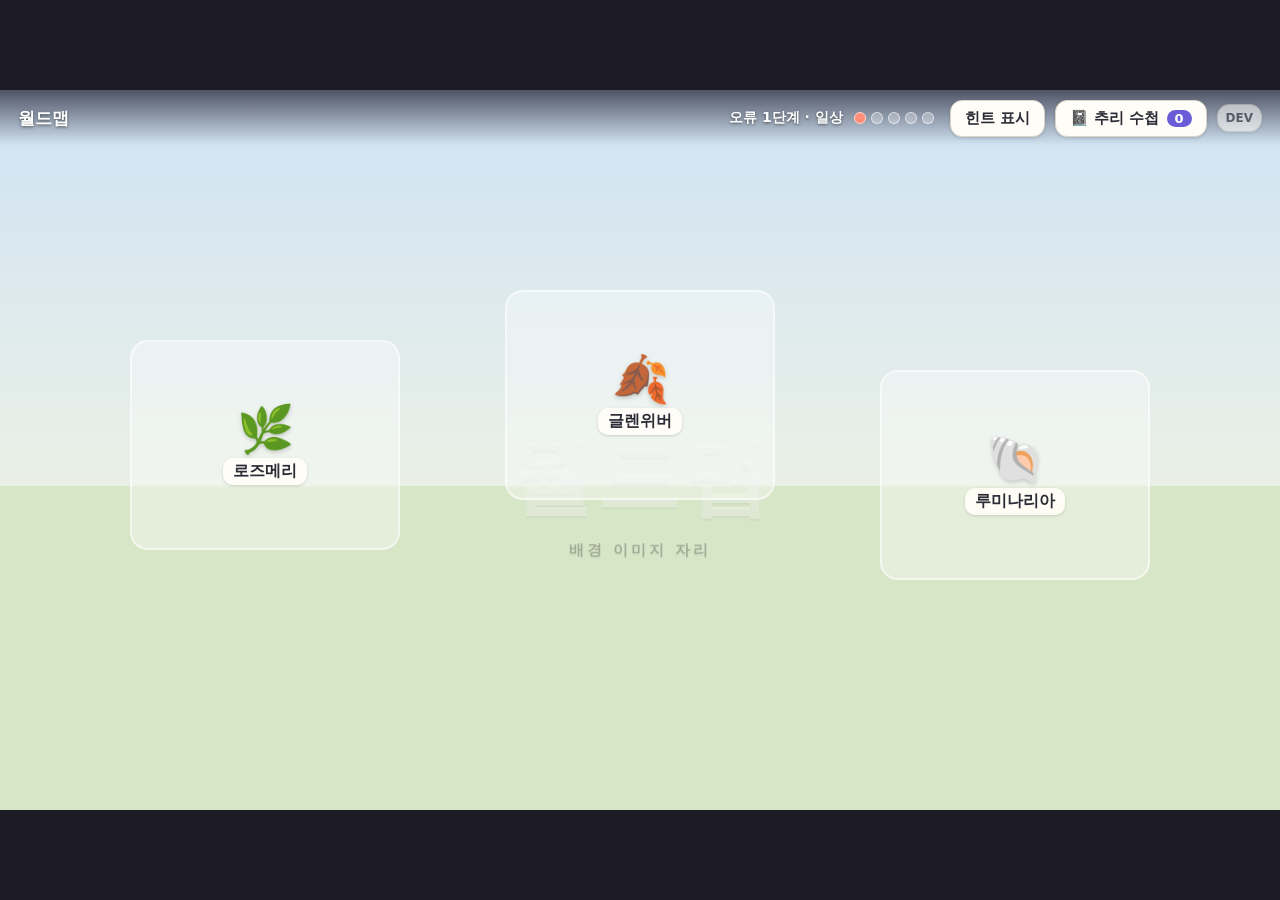
==== commit 157333de: "Add files via upload" ====
--- a/everfreeze_single.html
+++ b/everfreeze_single.html
@@ -12,9 +12,9 @@
   --font:'Pretendard','Noto Sans KR','Malgun Gothic','Apple SD Gothic Neo',system-ui,sans-serif;
 }
 *{box-sizing:border-box}
-html,body{margin:0;min-height:100%;font-family:var(--font);color:var(--ink)}
-#stagewrap{position:relative;width:100%;aspect-ratio:16/9;overflow:hidden;border-radius:6px;background:#000}
-#stage{position:absolute;left:0;top:0;width:1280px;height:720px;transform-origin:top left;overflow:hidden;background:#000;user-select:none}
+html,body{margin:0;height:100%;background:#1d1c26;overflow:hidden;font-family:var(--font);color:var(--ink)}
+#app{position:fixed;inset:0}
+#stage{position:absolute;left:50%;top:50%;width:1280px;height:720px;transform-origin:center;overflow:hidden;background:#000;user-select:none}
 button{font-family:inherit;cursor:pointer}
 
 /* 배경 */
@@ -38,8 +38,8 @@
 /* 핫스팟 */
 .hotspots{position:absolute;inset:0}
 .hs{position:absolute;display:flex;flex-direction:column;align-items:center;justify-content:center;gap:6px;border:2px solid rgba(255,255,255,.55);border-radius:18px;background:rgba(255,255,255,.34);color:var(--ink);backdrop-filter:blur(1px);transition:transform .12s,background .12s,box-shadow .12s;padding:6px}
-.hs .ico{font-size:54px;line-height:1;filter:drop-shadow(0 2px 2px rgba(0,0,0,.18))}
-.hs .lbl{font-size:21px;font-weight:700;background:rgba(255,253,248,.92);border-radius:10px;padding:3px 10px;max-width:100%;text-align:center;box-shadow:0 1px 3px rgba(0,0,0,.15)}
+.hs .ico{font-size:46px;line-height:1;filter:drop-shadow(0 2px 2px rgba(0,0,0,.18))}
+.hs .lbl{font-size:16px;font-weight:700;background:rgba(255,253,248,.92);border-radius:10px;padding:3px 10px;max-width:100%;text-align:center;box-shadow:0 1px 3px rgba(0,0,0,.15)}
 .hs:hover{background:rgba(255,255,255,.62);transform:translateY(-3px) scale(1.02);box-shadow:0 8px 20px rgba(0,0,0,.2)}
 .hs:active{transform:scale(.98)}
 .hs-npc{border-radius:50% 50% 18px 18px / 40% 40% 18px 18px}
@@ -49,8 +49,30 @@
 #stage.hints .hs.temp{border-style:dashed}
 #stage.hints .hs.temp::after{content:'임시';position:absolute;top:4px;right:6px;font-size:11px;font-weight:700;color:#fff;background:rgba(0,0,0,.45);border-radius:6px;padding:1px 6px}
 
+/* HUD */
+.hud{position:absolute;left:0;right:0;top:0;height:56px;display:flex;align-items:center;justify-content:space-between;padding:0 18px;background:linear-gradient(180deg,rgba(30,28,45,.72),rgba(30,28,45,0));color:#fff;pointer-events:none}
+.hud>*{pointer-events:auto}
+.crumb{font-size:17px;font-weight:700;text-shadow:0 1px 3px rgba(0,0,0,.5)}
+.hud-right{display:flex;align-items:center;gap:10px}
+.pips{display:flex;align-items:center;gap:5px;margin-right:6px}
+.pip-label{font-size:14px;font-weight:600;margin-right:6px;text-shadow:0 1px 3px rgba(0,0,0,.5)}
+.pip{width:12px;height:12px;border-radius:50%;background:rgba(255,255,255,.28);border:1px solid rgba(255,255,255,.6)}
+.pip.on{background:#ff8f7a;border-color:#ffd3c9}
+.btn{border:1px solid var(--line);background:var(--paper);color:var(--ink);border-radius:12px;padding:8px 14px;font-size:15px;font-weight:600;box-shadow:0 1px 3px rgba(0,0,0,.15)}
+.btn:hover{background:#fff}
+.btn.on{background:#e9e4ff;border-color:var(--accent)}
+.btn.primary{background:var(--accent);color:#fff;border-color:var(--accent)}
+.btn.primary:disabled{opacity:.4;cursor:not-allowed}
+.btn.small{padding:5px 11px;font-size:14px}
+.btn.dev{opacity:.55;font-size:12px;padding:6px 8px}
+.btn.nb{position:relative}
+.badge{margin-left:7px;background:var(--accent);color:#fff;border-radius:10px;padding:1px 8px;font-size:13px}
+.back{position:absolute;left:18px;bottom:20px;z-index:5}
 
 /* 장소 소개말 / 토스트 / 배너 */
+.intro{position:absolute;left:50%;top:70px;transform:translateX(-50%);max-width:760px;background:rgba(35,32,52,.82);color:#fff;border-radius:14px;padding:10px 22px;font-size:17px;opacity:0;pointer-events:none}
+.intro.show{animation:introAnim 4.2s ease forwards}
+@keyframes introAnim{0%{opacity:0;transform:translate(-50%,-8px)}10%,80%{opacity:1;transform:translate(-50%,0)}100%{opacity:0}}
 .toasts{position:absolute;right:18px;top:70px;display:flex;flex-direction:column;gap:8px;align-items:flex-end;pointer-events:none;z-index:30}
 .toast{background:rgba(35,32,52,.92);color:#fff;padding:9px 16px;border-radius:12px;font-size:15px;animation:toastIn .25s ease}
 .toast.gain{background:#4a3fb5}
@@ -80,7 +102,7 @@
 .textbox.dialogue .close{align-self:flex-end}
 
 /* 퍼즐 */
-.puzzle{width:100%;max-width:820px;margin:14px 0;background:var(--paper);border:2px solid var(--ink);border-radius:20px;padding:26px 30px;box-shadow:0 14px 40px rgba(0,0,0,.45)}
+.puzzle{width:720px;background:var(--paper);border:2px solid var(--ink);border-radius:20px;padding:26px 30px;box-shadow:0 14px 40px rgba(0,0,0,.45)}
 .puzzle h3{margin:0 0 8px;font-size:22px}
 .puzzle .prompt{margin:0 0 18px;font-size:18px;line-height:1.5}
 .parea{display:flex;flex-direction:column;gap:10px}
@@ -99,15 +121,15 @@
 @keyframes shake{25%{transform:translateX(-8px)}75%{transform:translateX(8px)}}
 
 /* 엔딩 */
-.ending{width:100%;max-width:700px;margin:14px 0;background:#f4f1ea;border:2px solid var(--ink);border-radius:20px;padding:34px 40px;text-align:center;line-height:1.7;box-shadow:0 14px 40px rgba(0,0,0,.45)}
+.ending{width:640px;background:#f4f1ea;border:2px solid var(--ink);border-radius:20px;padding:34px 40px;text-align:center;line-height:1.7;box-shadow:0 14px 40px rgba(0,0,0,.45)}
 .ending h2{margin:0 0 16px;font-size:26px}.ending p{margin:0;font-size:18px}.ending .btn{margin-top:22px}
 
 /* 추리 수첩 */
-.notebook{width:100%;background:var(--paper);border:2px solid var(--ink);border-radius:20px;padding:20px 26px;display:flex;flex-direction:column;box-shadow:0 14px 40px rgba(0,0,0,.45)}
+.notebook{width:1160px;height:640px;background:var(--paper);border:2px solid var(--ink);border-radius:20px;padding:20px 26px;display:flex;flex-direction:column;box-shadow:0 14px 40px rgba(0,0,0,.45)}
 .nb-head{display:flex;justify-content:space-between;align-items:center;margin-bottom:10px}
 .nb-head h2{margin:0;font-size:24px}
-.nb-cols{display:grid;grid-template-columns:380px 1fr;gap:26px}
-.nb-left,.nb-right{padding-right:6px}
+.nb-cols{flex:1;display:grid;grid-template-columns:400px 1fr;gap:26px;min-height:0}
+.nb-left,.nb-right{overflow:auto;padding-right:6px}
 .nb-left h4,.nb-right h4{margin:12px 0 6px;font-size:15px;color:var(--ink2)}
 .evlist{display:flex;flex-wrap:wrap;gap:6px}
 .ev{border:1px solid var(--line);background:#fff;border-radius:10px;padding:6px 10px;font-size:14px}
@@ -128,7 +150,7 @@
 .row{display:flex;gap:8px}
 
 /* DEV */
-.devpanel{position:absolute;right:12px;top:12px;width:360px;max-height:600px;overflow:auto;z-index:40;background:rgba(20,18,30,.94);color:#fff;border-radius:12px;padding:12px;font-size:12px;display:flex;flex-direction:column;gap:8px}
+.devpanel{position:absolute;right:12px;top:60px;width:360px;max-height:600px;overflow:auto;z-index:40;background:rgba(20,18,30,.94);color:#fff;border-radius:12px;padding:12px;font-size:12px;display:flex;flex-direction:column;gap:8px}
 .devpanel select{width:100%;padding:4px}
 .devev{display:flex;flex-wrap:wrap;gap:4px}
 .devev button{background:#333;color:#ddd;border:1px solid #555;border-radius:6px;padding:2px 6px;font-size:11px}
@@ -136,91 +158,10 @@
 .devpanel .row button{background:#444;color:#fff;border:0;border-radius:6px;padding:4px 10px}
 .devflags{color:#bbb;line-height:1.5;word-break:break-all}
 
-/* ===== 사이트 틀 (옛날 홈페이지 느낌) ===== */
-body{background:#efe9dc;background-image:radial-gradient(rgba(120,100,70,.10) 1px,transparent 1px);background-size:14px 14px}
-#site{max-width:1280px;margin:0 auto;padding:18px 16px 28px}
-#masthead{background:#fffdf8;border:3px double #8a7b62;border-radius:8px;padding:16px 22px;text-align:center;box-shadow:3px 3px 0 rgba(90,75,50,.25)}
-.logo{font-size:40px;font-weight:800;letter-spacing:.18em;color:#4b3f63}
-.tagline{margin-top:6px;font-size:15px;color:var(--ink2)}
-#nav{display:flex;flex-wrap:wrap;gap:8px;margin:12px 0;padding:8px 10px;background:#e4dcc9;border:2px solid #8a7b62;border-radius:8px}
-.navitem{padding:6px 14px;border:2px dotted #8a7b62;border-radius:8px;background:#fffdf8;color:var(--ink);text-decoration:none;font-weight:700;font-size:15px}
-.navitem:hover,.navitem.on{background:#e9e4ff;border-color:var(--accent);border-style:solid}
-.nav-memo{margin-left:auto}
-#page{background:#fffdf8;border:3px double #8a7b62;border-radius:8px;padding:14px 16px 18px;box-shadow:3px 3px 0 rgba(90,75,50,.25)}
-#crumbs{display:flex;flex-wrap:wrap;align-items:center;gap:8px;margin:0 0 10px;font-size:14px;min-height:22px}
-#crumbs a{color:#3b5bb5}
-#crumbs .back{font-weight:700}
-#crumbs .sep{color:#aaa}
-#crumbs .crumb.now{font-weight:700}
-#caption{margin-top:14px;padding:6px 4px 0}
-#caption h2{margin:0 0 6px;font-size:24px;color:#4b3f63}
-#pintro{margin:0 0 8px;font-size:17px;line-height:1.6}
-.tip{margin:0;font-size:13px;color:var(--ink2)}
-.tip a{color:#3b5bb5}
-#foot{margin-top:14px;text-align:center;font-size:13px;color:var(--ink2)}
-#foot .sep{margin:0 10px;color:#bbb}
-.devlink{margin-left:12px;color:#aaa;font-size:11px}
-/* 단계가 오르면 사이트 틀도 조금씩 어긋난다 */
-body[data-stage="3"] #masthead .logo{letter-spacing:.14em}
-body[data-stage="4"] #masthead{border-style:dashed}
-body[data-stage="4"] .tagline{opacity:.75}
-body[data-stage="5"]{filter:grayscale(.55)}
-body[data-stage="5"] .tagline{letter-spacing:.3em}
-.banner{top:70px}
-
-/* ===== 페이지 이동형 레이아웃 ===== */
-#caption{margin:0 0 12px}
-#cols{display:grid;grid-template-columns:minmax(0,1fr) 240px;gap:16px;align-items:start}
-#side{background:#f4efe3;border:2px solid #cbbfa3;border-radius:10px;padding:12px 14px}
-#side h3{margin:0 0 8px;font-size:16px;color:#4b3f63;border-bottom:1px dashed #b9ad92;padding-bottom:6px}
-.sgroup{margin:10px 0}
-.sg-title{font-size:13px;font-weight:700;color:var(--ink2);margin-bottom:4px}
-.lk{display:block;padding:4px 6px;font-size:16px;color:#3b5bb5;text-decoration:underline;border-radius:6px}
-.lk:hover{background:#e9e4ff}
-.lk-npc{color:#2f6fb0}.lk-inspect{color:#a86a10}.lk-puzzle{color:#6a47b0}.lk-move{color:#2e7d54}
-.tip{margin:10px 0 0}
-#panel{margin-top:6px}
-#log{margin-top:14px;display:flex;flex-direction:column;gap:10px}
-.entry{border:1px solid var(--line);border-left:6px solid #b9ad92;background:#fff;border-radius:10px;padding:12px 16px;animation:rise .2s ease}
-.entry.text .body,.entry.say .body{font-size:19px;line-height:1.6}
-.entry .note{margin-top:6px;font-size:14px;color:var(--move);font-weight:700}
-.entry.say{display:flex;gap:16px;align-items:flex-start;border-left-color:var(--npc)}
-.entry.say .portrait{width:64px;height:64px;font-size:28px;flex:none}
-.entry.line{padding:7px 14px;font-size:15px;background:#f7f4ec;border-left-color:#cbbfa3}
-.entry.line.gain{background:#efeaff;border-left-color:var(--accent);color:#3a2f8a;font-weight:600}
-.entry.stagenote{background:#2d2438;color:#e8dcf5;border-left-color:#c9503c;font-size:15px}
-.dhead{display:flex;align-items:center;gap:10px;margin-bottom:6px}
-.dhead b{font-size:18px}.dhead .role{font-size:13px;color:var(--ink2)}
-.dhead .ctx{font-size:12px;background:#ece8ff;color:var(--accent);border-radius:8px;padding:2px 8px;font-weight:700}
-#memo .notebook{background:#fffdf8;border:2px solid #cbbfa3;box-shadow:none;margin-top:4px}
-@media (max-width:900px){#cols{grid-template-columns:1fr}.nb-cols{grid-template-columns:1fr}}
-
 </style>
 </head>
 <body>
-<div id="site">
-  <header id="masthead">
-    <div class="logo">EVERFREEZE</div>
-    <div class="tagline" id="tagline"></div>
-  </header>
-  <nav id="nav"></nav>
-  <main id="page">
-    <div id="crumbs"></div>
-    <section id="caption">
-      <h2 id="ptitle"></h2>
-      <p id="pintro"></p>
-    </section>
-    <div id="cols">
-      <div id="stagewrap"><div id="stage"></div></div>
-      <aside id="side"></aside>
-    </div>
-    <p class="tip" id="tip">그림 속이나 오른쪽 목록의 링크를 눌러 보세요. <a href="#" id="hintLink">클릭할 수 있는 곳 표시하기</a></p>
-    <section id="panel"></section>
-    <section id="log" aria-live="polite"></section>
-    <section id="memo"></section>
-  </main>
-  <footer id="foot"><span id="counter"></span><span class="sep">|</span><span>Best viewed on PC · 1280px 이상 권장</span><span id="devSlot"></span></footer>
-</div>
+<div id="app"><div id="stage"></div></div>
 <!-- 데이터 -->
 <script>
 /* 공통 문구 · 오류 단계 정의. 최종 문구는 여기서만 교체하면 된다. */
@@ -233,31 +174,6 @@
     alreadyNoted: '이미 기록한 증거',
     endedBlocked: '더는 새로운 일이 일어나지 않는다.',
     npcPlaceholder: '000과 대화',
-    // 사이트 겉모습 문구. 오류 단계가 오를수록 문구가 조금씩 이상해진다(단계 숫자는 화면에 직접 노출하지 않음).
-    site: {
-      nav: [['홈', 'WORLD_MAP'], ['로즈메리', 'MAP_ROSEMARY'], ['글렌위버', 'MAP_GLENWEAVER'], ['루미나리아', 'MAP_LUMINARIA']],
-      tagline: {
-        1: '세 마을 안내 사이트에 오신 것을 환영합니다!',
-        2: '세 마을 안내 사이트에 오신 것을 환영합니다!',
-        3: '세 마을 안내 사이트에 오신 것을 환영합니다. 환영합니다.',
-        4: '세 마을 안내 사이트에 오… 것을 환영…니다.',
-        5: '환영합니다.'
-      },
-      counter: {
-        1: '오늘의 방문자 127번째 이웃님',
-        2: '오늘의 방문자 127번째 이웃님',
-        3: '오늘의 방문자 127번째 이웃님 (어제도)',
-        4: '오늘의 방문자 127번째 이웃님 (언제나)',
-        5: '오늘의 방문자 127번째 이웃님'
-      },
-      memoName: '추리 메모',
-      memoIntro: '모은 증거를 이어 붙여 생각을 정리하는 페이지입니다.',
-      sideTitle: '이 페이지에서',
-      sideGroups: { move: '🚪 갈 수 있는 곳', npc: '💬 이야기 나누기', inspect: '🔍 살펴보기', puzzle: '🧩 풀어보기' },
-      worldIntro: '세 마을 중 가고 싶은 곳을 눌러 보세요.',
-      mapIntro: '마을의 장소를 눌러 들어가 보세요.',
-      stageNotice: '세계의 무언가가 어긋났다.'
-    },
     stages: {
       1: { name: '일상', desc: '도서관 입구가 막혀 있다' },
       2: { name: '비일상 초기', desc: '도서관 열람실이 열렸다' },
@@ -846,13 +762,9 @@
 </script>
 <!-- 화면 -->
 <script>
-/* 화면(View): 옛날 홈페이지식 "페이지 이동형".
-   - 장소 하나 = 페이지 하나 (주소 #장소ID, 브라우저 뒤로가기 동작)
-   - 페이지 구성: 제목·소개 → 그림(클릭 가능) + 오른쪽 링크 목록 → 기록(대사·조사 결과가 본문에 쌓임)
-   - 추리 메모는 별도 페이지(#MEMO). 팝업/오버레이는 쓰지 않는다. */
+/* 화면(View): 1280x720 고정 무대를 창 크기에 맞춰 축소/확대하고, 현재 장면을 그린다. */
 (function () {
   const EF = window.EF;
-  const $ = id => document.getElementById(id);
   const h = (tag, cls, text) => {
     const e = document.createElement(tag);
     if (cls) e.className = cls;
@@ -860,208 +772,175 @@
     return e;
   };
   EF.h = h;
-  const UI = (EF.UI = { busy: false, hints: false, dismiss: null, visited: {}, shown: null, memoFrom: 'WORLD_MAP' });
-  let stage, wrap, sceneEl, wm, hsEl, navEl, crumbsEl, ptitle, pintro, tagline, counter, sideEl, nbCount, firstRender = true;
+  const UI = (EF.UI = { busy: false, hints: false, shown: null, dismiss: null });
+  let stage, sceneEl, wm, hsEl, crumb, pips, backBtn, nbBtn, nbBadge, introEl;
 
   UI.init = function () {
-    EF.SCENES.MEMO = EF.SCENES.MEMO || { id: 'MEMO', name: EF.TEXT.site.memoName, kind: 'memo', hotspots: [], bg: '#eee', intro: EF.TEXT.site.memoIntro };
-    stage = UI.stage = $('stage'); wrap = $('stagewrap');
-    navEl = $('nav'); crumbsEl = $('crumbs'); ptitle = $('ptitle'); pintro = $('pintro');
-    tagline = $('tagline'); counter = $('counter'); sideEl = $('side');
-    UI.panelEl = $('panel'); UI.logEl = $('log'); UI.memoEl = $('memo');
+    stage = UI.stage = document.getElementById('stage');
     stage.innerHTML = '';
     sceneEl = h('div', 'scene'); wm = h('div', 'wm'); sceneEl.append(wm);
+    const fx = h('div', 'fx');
     hsEl = h('div', 'hotspots');
-    stage.append(sceneEl, h('div', 'fx'), hsEl);
+    const hud = h('div', 'hud');
+    crumb = h('div', 'crumb');
+    const right = h('div', 'hud-right');
+    pips = h('div', 'pips');
+    const hintBtn = h('button', 'btn', '힌트 표시');
+    hintBtn.onclick = () => { UI.hints = !UI.hints; stage.classList.toggle('hints', UI.hints); hintBtn.classList.toggle('on', UI.hints); };
+    nbBtn = h('button', 'btn nb', '📓 추리 수첩');
+    nbBadge = h('span', 'badge', '0'); nbBtn.append(nbBadge);
+    nbBtn.onclick = () => UI.openNotebook();
+    const devBtn = h('button', 'btn dev', 'DEV');
+    devBtn.onclick = () => EF.Debug.toggle();
+    right.append(pips, hintBtn, nbBtn, devBtn);
+    hud.append(crumb, right);
+    backBtn = h('button', 'btn back', '← 뒤로');
+    backBtn.onclick = () => {
+      if (UI.busy) return;
+      const sc = EF.SCENES[EF.state.scene];
+      if (sc.parent) { EF.state.scene = sc.parent; UI.render(); }
+    };
+    introEl = h('div', 'intro');
+    UI.toastEl = h('div', 'toasts');
+    UI.bannerEl = h('div', 'banner');
+    stage.append(sceneEl, fx, hsEl, hud, backBtn, introEl, UI.toastEl, UI.bannerEl);
     EF.Debug.init(stage);
-
-    EF.TEXT.site.nav.forEach(([label, id]) => {
-      const a = h('a', 'navitem', label); a.href = '#' + id; a.dataset.scene = id;
-      a.onclick = e => { e.preventDefault(); UI.goto(id); };
-      navEl.append(a);
-    });
-    const memo = h('a', 'navitem nav-memo', '📓 메모'); memo.href = '#MEMO'; nbCount = h('b', '', '0');
-    memo.append(' (', nbCount, ')');
-    memo.onclick = e => { e.preventDefault(); UI.openMemo(); };
-    navEl.append(memo);
-
-    $('hintLink').onclick = e => {
-      e.preventDefault(); UI.hints = !UI.hints; stage.classList.toggle('hints', UI.hints);
-      e.target.textContent = UI.hints ? '클릭할 수 있는 곳 표시 끄기' : '클릭할 수 있는 곳 표시하기';
-    };
-    if (/[?&]dev\b/.test(location.search)) {
-      const d = h('a', 'devlink', 'DEV'); d.href = '#'; d.onclick = e => { e.preventDefault(); EF.Debug.toggle(); };
-      $('devSlot').append(d);
-    }
-
+    UI.fit();
     addEventListener('resize', UI.fit);
     addEventListener('keydown', e => {
-      if (e.ctrlKey && e.shiftKey && e.key.toLowerCase() === 'd') { EF.Debug.toggle(); return; }
-      if (e.key === 'Escape' && UI.dismiss) { e.preventDefault(); UI.dismiss(); }
-    });
-    addEventListener('popstate', () => {
-      const id = location.hash.slice(1);
-      if (!EF.SCENES[id] || !UI.visited[id]) { history.replaceState(null, '', '#' + EF.state.scene); return; }
-      if (UI.dismiss) UI.dismiss();
-      if (id !== EF.state.scene) { if (EF.state.scene !== 'MEMO' && id === 'MEMO') UI.memoFrom = EF.state.scene; EF.state.scene = id; UI.render(true); }
+      if (e.key === 'Escape' || e.key === 'Enter' || e.key === ' ') {
+        if (UI.dismiss) { e.preventDefault(); UI.dismiss(); }
+      } else if ((e.key === 'n' || e.key === 'N') && !UI.busy) UI.openNotebook();
     });
     UI.render();
-    UI.fit();
   };
 
   UI.fit = function () {
-    if (!wrap.clientWidth) return;           // 메모 페이지처럼 그림이 숨겨진 동안은 계산하지 않는다
-    const s = wrap.clientWidth / 1280;
-    wrap.style.height = Math.round(720 * s) + 'px';
-    stage.style.transform = `scale(${s})`;
-  };
-
-  UI.goto = function (id) {
-    if (!EF.SCENES[id] || id === EF.state.scene) return;
-    if (UI.dismiss) UI.dismiss();            // 열려 있는 퍼즐은 닫고 이동
-    if (EF.state.scene !== 'MEMO' && id === 'MEMO') UI.memoFrom = EF.state.scene;
-    EF.state.scene = id; UI.render();
-    scrollTo({ top: 0 });
-  };
-  UI.openMemo = function () { UI.goto(EF.state.scene === 'MEMO' ? UI.memoFrom : 'MEMO'); };
-
-  UI.activate = function (hp) { if (UI.busy) return; UI.run(EF.click(hp)); };
-
-  UI.render = function (fromHistory) {
-    const st = EF.state, sc = EF.SCENES[st.scene], stg = EF.getStage(), memo = sc.kind === 'memo';
-    UI.visited[sc.id] = true;
-    if (!fromHistory && location.hash !== '#' + sc.id) {
-      if (firstRender) history.replaceState(null, '', '#' + sc.id); else history.pushState(null, '', '#' + sc.id);
-    }
-    firstRender = false;
-    document.title = `${sc.name} · EVERFREEZE`;
-    stage.dataset.stage = stg; document.body.dataset.stage = stg;
-
-    // 페이지가 바뀌면 기록·패널 비우기
-    const changed = UI.shown !== sc.id;
-    UI.shown = sc.id;
-    if (changed) { UI.logEl.innerHTML = ''; UI.panelEl.innerHTML = ''; }
-
-    // 사이트 틀
-    tagline.textContent = EF.TEXT.site.tagline[stg];
-    counter.textContent = EF.TEXT.site.counter[stg];
-    nbCount.textContent = Object.keys(st.evidence).length;
-    [...navEl.querySelectorAll('.navitem')].forEach(a => {
-      const on = memo ? a.classList.contains('nav-memo')
-        : (a.dataset.scene === sc.id || (sc.village && a.textContent === sc.village));
-      a.classList.toggle('on', !!on);
-    });
-    const parentId = memo ? UI.memoFrom : sc.parent;
-    crumbsEl.innerHTML = '';
-    if (parentId) {
-      const b = h('a', 'back', memo ? '◀ 돌아가기' : '◀ 뒤로'); b.href = '#'; b.onclick = e => { e.preventDefault(); UI.goto(parentId); };
-      crumbsEl.append(b, h('span', 'sep', '|'));
-    }
-    const chain = []; if (!memo) for (let c = sc; c; c = EF.SCENES[c.parent]) chain.unshift(c); else chain.push(sc);
-    chain.forEach((c, i) => {
-      if (i) crumbsEl.append(h('span', 'sep', '›'));
-      if (i < chain.length - 1) {
-        const a = h('a', 'crumb', c.name); a.href = '#'; a.onclick = e => { e.preventDefault(); UI.goto(c.id); };
-        crumbsEl.append(a);
-      } else crumbsEl.append(h('span', 'crumb now', c.name));
-    });
-    ptitle.textContent = sc.name;
-    pintro.textContent = sc.intro || (sc.kind === 'world' ? EF.TEXT.site.worldIntro : EF.TEXT.site.mapIntro);
-
-    $('cols').style.display = memo ? 'none' : '';
-    $('tip').style.display = memo ? 'none' : '';
-    UI.memoEl.style.display = memo ? '' : 'none';
-    if (memo) { if (changed) UI.mountNotebook(UI.memoEl); return; }
-
-    // 그림 + 핫스팟
+    const s = Math.min(innerWidth / 1280, innerHeight / 720);
+    stage.style.transform = `translate(-50%,-50%) scale(${s})`;
+  };
+
+  UI.render = function () {
+    const st = EF.state, sc = EF.SCENES[st.scene], stg = EF.getStage();
+    stage.dataset.stage = stg;
+    stage.dataset.kind = sc.kind;
     const img = EF.BG_IMAGES.includes(sc.id) ? `url(assets/bg/${sc.id}.png) center/cover no-repeat, ` : '';
     sceneEl.style.background = img + sc.bg;
     wm.textContent = sc.name;
-    UI.fit();                                 // 숨겨졌다 돌아온 경우에도 크기를 다시 맞춘다
-    hsEl.innerHTML = ''; sideEl.innerHTML = '';
-    sideEl.append(h('h3', '', EF.TEXT.site.sideTitle));
-    const groups = { move: [], npc: [], inspect: [], puzzle: [] };
+    // 이동 경로(월드맵 › 마을 › 장소)
+    const chain = []; for (let c = sc; c; c = EF.SCENES[c.parent]) chain.unshift(c.name);
+    crumb.textContent = chain.join('  ›  ');
+    // 오류 단계 표시
+    pips.innerHTML = '';
+    const lab = h('span', 'pip-label', `오류 ${stg}단계 · ${EF.TEXT.stages[stg].name}`);
+    pips.append(lab);
+    for (let i = 1; i <= 5; i++) pips.append(h('i', 'pip' + (i <= stg ? ' on' : '')));
+    nbBadge.textContent = Object.keys(st.evidence).length;
+    backBtn.style.display = sc.parent ? '' : 'none';
+    // 핫스팟
+    hsEl.innerHTML = '';
     sc.hotspots.forEach(hp => {
       if (!EF.check(hp.showIf)) return;
       const b = h('button', `hs hs-${hp.kind}` + (hp.temp ? ' temp' : ''));
       b.style.cssText = `left:${hp.x}px;top:${hp.y}px;width:${hp.w}px;height:${hp.h}px`;
       b.dataset.id = hp.id;
       b.append(h('span', 'ico', hp.icon), h('span', 'lbl', hp.label));
-      b.onclick = () => UI.activate(hp);
+      b.onclick = () => { if (UI.busy) return; UI.run(EF.click(hp)); };
       hsEl.append(b);
-      const a = h('a', 'lk lk-' + hp.kind, `${hp.icon} ${hp.label}`); a.href = '#'; a.dataset.id = hp.id;
-      a.onclick = e => { e.preventDefault(); UI.activate(hp); };
-      groups[hp.kind].push(a);
     });
-    Object.keys(groups).forEach(k => {
-      if (!groups[k].length) return;
-      const g = h('div', 'sgroup'); g.append(h('div', 'sg-title', EF.TEXT.site.sideGroups[k]));
-      groups[k].forEach(a => g.append(a)); sideEl.append(g);
-    });
-  };
-})();
-
-</script>
-<script>
-/* 본문 기록(조사·대화·알림) · 퍼즐 · 엔딩 · 큐 처리. 팝업 없이 모두 페이지 안에 글로 쌓인다. */
+    // 장소 소개말(장소 진입 시 자동)
+    if (UI.shown !== sc.id) {
+      UI.shown = sc.id;
+      if (sc.intro) {
+        introEl.textContent = sc.intro;
+        introEl.classList.remove('show'); void introEl.offsetWidth; introEl.classList.add('show');
+      } else introEl.classList.remove('show');
+    }
+  };
+
+  UI.toast = function (text, kind) {
+    const t = h('div', 'toast' + (kind ? ' ' + kind : ''), text);
+    UI.toastEl.append(t);
+    setTimeout(() => t.classList.add('out'), 2600);
+    setTimeout(() => t.remove(), 3200);
+  };
+
+  UI.banner = function (stg) {
+    const s = EF.TEXT.stages[stg];
+    UI.bannerEl.innerHTML = '';
+    UI.bannerEl.append(h('b', '', `세계의 무언가가 어긋났다 — ${stg}단계 · ${s.name}`), h('span', '', s.desc));
+    UI.bannerEl.classList.remove('show'); void UI.bannerEl.offsetWidth; UI.bannerEl.classList.add('show');
+  };
+})();
+
+</script>
+<script>
+/* 오버레이: 조사 텍스트(INSPECT) · 대화(DIALOGUE) · 퍼즐(PUZZLE) · 엔딩, 그리고 큐 처리. */
 (function () {
   const EF = window.EF, UI = EF.UI, h = EF.h;
 
-  function entry(cls) {
-    const e = h('div', 'entry ' + cls);
-    UI.logEl.append(e);
-    setTimeout(() => e.scrollIntoView({ block: 'nearest', behavior: 'smooth' }), 30);
-    return e;
+  function scrim() { const s = h('div', 'scrim'); UI.stage.append(s); return s; }
+  function closeWith(node, done) {
+    node.remove(); UI.dismiss = null; done();
   }
 
-  UI.showText = function (it) {
-    const e = entry('text');
-    if (it.who) e.append(h('div', 'who', it.who));
-    e.append(h('div', 'body', it.text));
-    if (it.note) e.append(h('div', 'note', '✔ ' + it.note));
-  };
-
-  UI.showSay = function (it) {
-    const n = EF.NPCS[it.npc], e = entry('say');
+  UI.showText = function (it, done) {
+    const sc = scrim(), box = h('div', 'textbox');
+    if (it.who) box.append(h('div', 'who', it.who));
+    box.append(h('div', 'body', it.text));
+    if (it.note) box.append(h('div', 'note', '✔ ' + it.note));
+    box.append(h('div', 'next', '▼ 클릭'));
+    sc.append(box);
+    const close = () => closeWith(sc, done);
+    sc.onclick = close; UI.dismiss = close;
+  };
+
+  UI.showSay = function (it, done) {
+    const n = EF.NPCS[it.npc], sc = scrim(), box = h('div', 'textbox dialogue');
     const por = h('div', 'portrait', n.name[0]); por.style.background = n.color;
-    const col = h('div', 'dcol'), head = h('div', 'dhead');
+    const head = h('div', 'dhead');
     head.append(h('b', '', n.name), h('span', 'role', n.role));
     if (it.ctx) head.append(h('span', 'ctx', it.ctx));
-    col.append(head, h('div', 'body', EF.npcLine(it.npc)));
-    e.append(por, col);
-  };
-
-  UI.toast = function (text, kind) { entry('line' + (kind ? ' ' + kind : '')).textContent = text; };
-  UI.banner = function () { entry('stagenote').textContent = '… ' + EF.TEXT.site.stageNotice; };
-
-  UI.showEnding = function () {
-    UI.panelEl.innerHTML = '';
+    const body = h('div', 'body', EF.npcLine(it.npc));
+    const btn = h('button', 'btn close', '닫기');
+    const col = h('div', 'dcol'); col.append(head, body);
+    box.append(por, col, btn);
+    sc.append(box);
+    const close = () => closeWith(sc, done);
+    btn.onclick = e => { e.stopPropagation(); close(); };
+    sc.onclick = e => { if (e.target === sc) close(); };
+    UI.dismiss = close;
+  };
+
+  UI.showEnding = function (done) {
+    const sc = scrim(); sc.classList.add('dim');
     const card = h('div', 'ending');
     card.append(h('h2', '', EF.TEXT.ending.title));
     EF.TEXT.ending.body.split('\n').forEach(l => card.append(h('p', '', l || ' ')));
     const b = h('button', 'btn primary', EF.TEXT.ending.btn);
-    b.onclick = () => { UI.panelEl.innerHTML = ''; };
-    card.append(b); UI.panelEl.append(card);
-    setTimeout(() => card.scrollIntoView({ block: 'nearest', behavior: 'smooth' }), 30);
-  };
-
-  // ---------- 퍼즐 (페이지 안 패널) ----------
+    card.append(b); sc.append(card);
+    const close = () => closeWith(sc, done);
+    b.onclick = close; UI.dismiss = close;
+  };
+
+  // ---------- 퍼즐 ----------
   UI.showPuzzle = function (pid, done) {
-    const p = EF.PUZZLES[pid];
-    UI.busy = true;
-    UI.panelEl.innerHTML = '';
+    const p = EF.PUZZLES[pid], sc = scrim(); sc.classList.add('dim');
     const card = h('div', 'puzzle');
     card.append(h('h3', '', p.title), h('p', 'prompt', p.prompt));
-    const msg = h('div', 'pmsg', ''), area = h('div', 'parea'), actions = h('div', 'pactions');
+    const msg = h('div', 'pmsg', '');
+    const area = h('div', 'parea');
+    const actions = h('div', 'pactions');
     const okBtn = h('button', 'btn primary', '확인'); okBtn.disabled = true;
     const cancel = h('button', 'btn', '닫기');
     actions.append(cancel, okBtn);
-    card.append(area, msg, actions); UI.panelEl.append(card);
-    setTimeout(() => card.scrollIntoView({ block: 'nearest', behavior: 'smooth' }), 30);
-
-    let ok = () => false;
-    const fail = () => { msg.textContent = p.fail; card.classList.remove('shake'); void card.offsetWidth; card.classList.add('shake'); };
-
+    card.append(area, msg, actions); sc.append(card);
+
+    let getAnswerOk = () => false;
+
+    function fail() {
+      msg.textContent = p.fail; card.classList.remove('shake'); void card.offsetWidth; card.classList.add('shake');
+    }
     if (p.type === 'pick') {
       let sel = -1;
       p.options.forEach((o, i) => {
@@ -1069,13 +948,13 @@
         b.onclick = () => { sel = i; [...area.children].forEach((c, j) => c.classList.toggle('on', j === i)); okBtn.disabled = false; msg.textContent = ''; };
         area.append(b);
       });
-      ok = () => sel === p.answer;
+      getAnswerOk = () => sel === p.answer;
     } else if (p.type === 'order') {
       let seq = [];
       const seqEl = h('div', 'seq'), pool = h('div', 'pool');
       const draw = () => {
         seqEl.innerHTML = ''; pool.innerHTML = '';
-        p.items.forEach((_, i) => {
+        p.items.forEach((_, i) => { // slots
           const slot = h('div', 'slot', seq[i] !== undefined ? p.items[seq[i]] : String(i + 1));
           if (seq[i] !== undefined) slot.classList.add('filled');
           seqEl.append(slot);
@@ -1090,40 +969,36 @@
         okBtn.disabled = seq.length !== p.items.length;
       };
       area.append(seqEl, pool); draw();
-      ok = () => seq.every((v, i) => v === i);
+      getAnswerOk = () => seq.every((v, i) => v === i);
     } else if (p.type === 'code') {
       const inp = h('input', 'code'); inp.maxLength = p.digits || 4; inp.inputMode = 'numeric'; inp.placeholder = '숫자 입력';
       inp.oninput = () => { inp.value = inp.value.replace(/\D/g, ''); okBtn.disabled = !inp.value; msg.textContent = ''; };
-      inp.onkeydown = e => { if (e.key === 'Enter' && !okBtn.disabled) okBtn.click(); };
-      area.append(inp); setTimeout(() => inp.focus({ preventScroll: true }), 30);
-      ok = () => inp.value === p.answer;
+      inp.onkeydown = e => { e.stopPropagation(); if (e.key === 'Enter' && !okBtn.disabled) okBtn.click(); };
+      area.append(inp); setTimeout(() => inp.focus(), 30);
+      getAnswerOk = () => inp.value === p.answer;
     }
 
-    const close = solved => {
-      UI.panelEl.innerHTML = ''; UI.dismiss = null; UI.busy = false;
-      done(solved ? EF.solvePuzzle(pid) : []);
-    };
-    okBtn.onclick = () => { if (ok()) close(true); else fail(); };
+    const close = (solved) => { sc.remove(); UI.dismiss = null; done(solved ? EF.solvePuzzle(pid) : []); };
+    okBtn.onclick = () => { if (getAnswerOk()) close(true); else fail(); };
     cancel.onclick = () => close(false);
     UI.dismiss = () => close(false);
   };
 
   // ---------- 큐 처리 ----------
   UI.run = function (queue) {
+    UI.busy = true;
     UI.render();
     const next = () => {
-      for (;;) {
-        const it = queue.shift();
-        if (!it) { UI.render(); return; }
-        switch (it.t) {
-          case 'toast': UI.toast(it.text, it.kind); break;
-          case 'text': UI.showText(it); break;
-          case 'say': UI.showSay(it); break;
-          case 'stage': UI.render(); UI.banner(); break;
-          case 'ending': UI.render(); UI.showEnding(); break;
-          case 'puzzle': UI.showPuzzle(it.id, q => { queue.unshift(...q); next(); }); return;
-        }
-        UI.render();
+      const it = queue.shift();
+      if (!it) { UI.busy = false; UI.render(); return; }
+      switch (it.t) {
+        case 'toast': UI.toast(it.text, it.kind); UI.render(); next(); break;
+        case 'text': UI.showText(it, next); break;
+        case 'say': UI.showSay(it, next); break;
+        case 'puzzle': UI.showPuzzle(it.id, q => { queue.unshift(...q); next(); }); break;
+        case 'stage': UI.render(); UI.banner(it.stage); next(); break;
+        case 'ending': UI.render(); UI.showEnding(next); break;
+        default: next();
       }
     };
     next();
@@ -1132,19 +1007,29 @@
 
 </script>
 <script>
-/* 추리 메모(NOTEBOOK) 페이지: 증거 목록 + 필수/선택 추리. 슬롯에 증거를 채워 "연결"하면 가설이 기록된다. */
+/* 추리 수첩(NOTEBOOK): 증거 목록 + 필수/선택 추리. 슬롯에 증거를 채워 "연결"하면 가설이 기록된다. */
 (function () {
   const EF = window.EF, UI = EF.UI, h = EF.h;
 
-  UI.mountNotebook = function (root) {
+  UI.openNotebook = function () {
+    if (UI.busy) return;
+    UI.busy = true;
+    const sc = h('div', 'scrim dim nbscrim'), panel = h('div', 'notebook');
+    sc.append(panel); UI.stage.append(sc);
     let active = null, picks = [], detail = null, message = '';
 
+    const close = () => { sc.remove(); UI.dismiss = null; UI.busy = false; UI.render(); };
+    UI.dismiss = close;
+    sc.onclick = e => { if (e.target === sc) close(); };
+
     function draw() {
-      root.innerHTML = '';
-      const panel = h('div', 'notebook');
+      panel.innerHTML = '';
+      const head = h('div', 'nb-head');
+      head.append(h('h2', '', '📓 추리 수첩'));
+      const x = h('button', 'btn', '닫기 (Esc)'); x.onclick = close; head.append(x);
       const cols = h('div', 'nb-cols');
       cols.append(drawEvidence(), drawDeductions());
-      panel.append(cols); root.append(panel);
+      panel.append(head, cols);
     }
 
     function drawEvidence() {
@@ -1171,7 +1056,7 @@
       if (detail) {
         const e = EF.EVIDENCE[detail];
         d.append(h('b', '', `${detail} · ${e.name}`), h('span', 'place', e.place), h('p', '', e.desc));
-      } else d.append(h('p', 'empty', '증거를 누르면 설명이 보입니다. 오른쪽에서 추리를 고른 뒤 증거를 누르면 슬롯에 채워집니다.'));
+      } else d.append(h('p', 'empty', '증거를 누르면 설명이 보입니다. 추리 카드를 선택한 뒤 증거를 누르면 슬롯에 채워집니다.'));
       left.append(d);
       return left;
     }
@@ -1191,14 +1076,11 @@
       const top = h('div', 'dtop');
       top.append(h('b', '', `${d.id} ${d.title}`), h('span', 'tag', solved ? '완료' : '미완료'));
       c.append(top);
-      if (solved) {
-        c.append(h('p', 'hypo', '가설: ' + d.hypo));
-        if (d.kind === 'final') c.append(h('p', 'sub', '(임시 안내) 아리아가 있는 도서관을 찾아가 보자.'));
-        return c;
-      }
+      if (solved) { c.append(h('p', 'hypo', '가설: ' + d.hypo)); if (d.kind === 'final') c.append(h('p', 'sub', '(임시 안내) 아리아가 있는 도서관을 찾아가 보자.')); return c; }
+
       if (d.kind === 'final') {
         const st = EF.finalStatus();
-        c.append(h('p', 'sub', `필수 추리 ${st.mains}/3 완료 · ${st.stageOk ? '조건 충족 ✔' : '아직 조건이 부족하다'}`));
+        c.append(h('p', 'sub', `필수 추리 ${st.mains}/3 완료 · ${st.stageOk ? '4단계 이상 ✔' : '4단계 이상 필요'}`));
         const b = h('button', 'btn primary small', '통합 추리 기록'); b.disabled = !st.ready;
         b.onclick = () => { const r = EF.tryFinal(); r.q.forEach(i => i.t === 'toast' && UI.toast(i.text, i.kind)); draw(); };
         c.append(b); return c;
